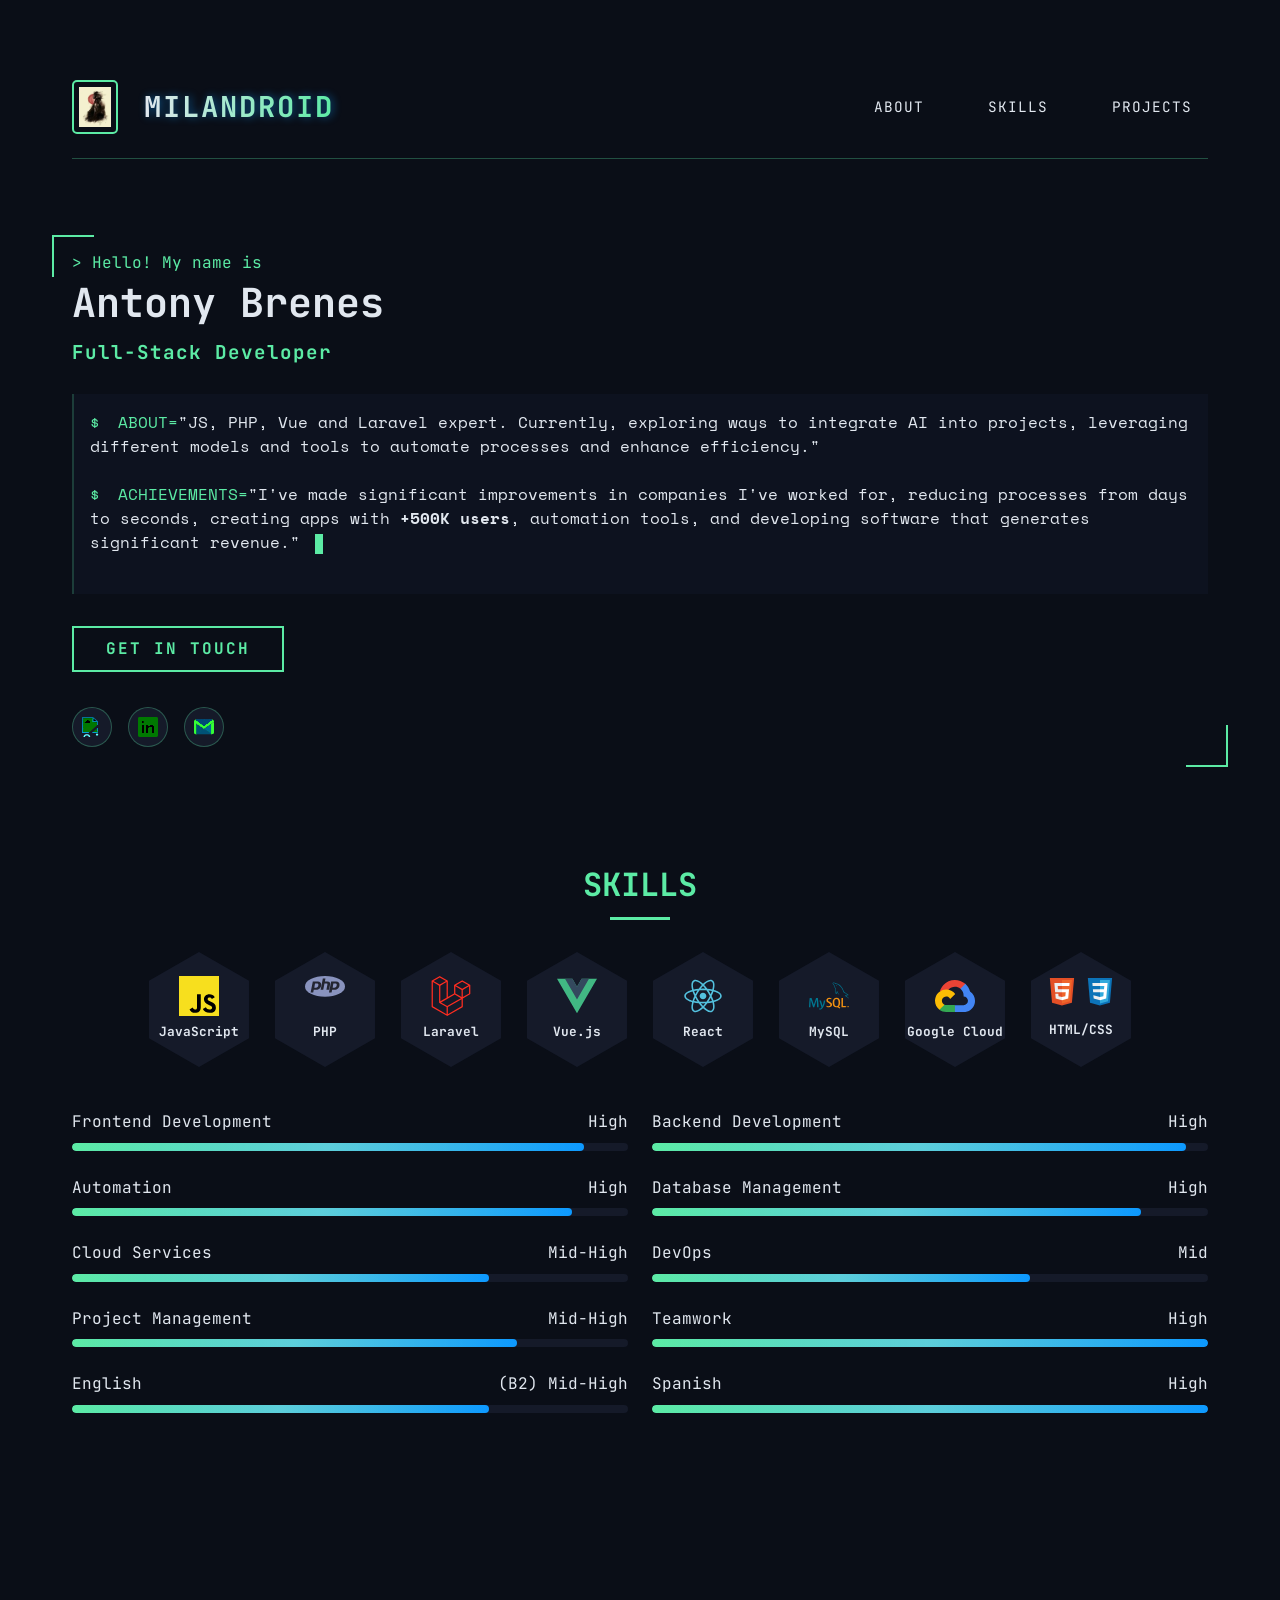
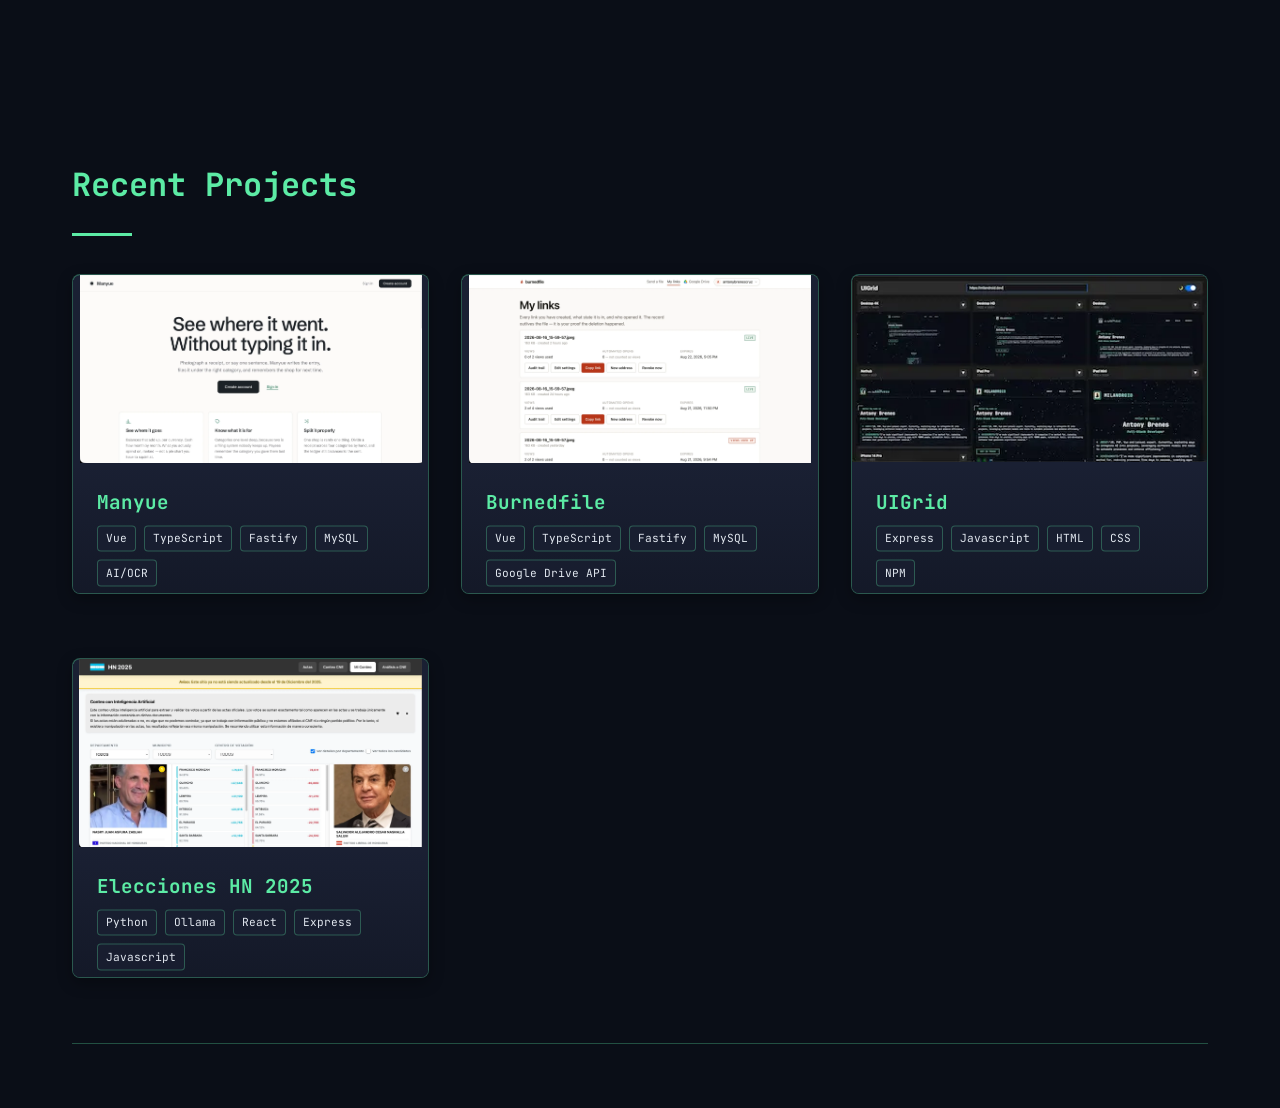
==== index.html @ c8ba465e "Adding new projects" ====
<!DOCTYPE html>
<html lang="en">

<head>
    <!-- Google tag (gtag.js) -->
    <script async src="https://www.googletagmanager.com/gtag/js?id=G-J6GBMJJKV9"></script>
    <script>
        window.dataLayer = window.dataLayer || [];
        function gtag(){dataLayer.push(arguments);}
        gtag('js', new Date());

        gtag('config', 'G-J6GBMJJKV9');
    </script>
    <meta charset="UTF-8">
    <meta name="viewport" content="width=device-width, initial-scale=1.0">
    <title>MilanDroid | Full-Stack Developer</title>
    <link rel="preconnect" href="https://fonts.googleapis.com">
    <link rel="preconnect" href="https://fonts.gstatic.com" crossorigin>
    <link rel="icon" href="/assets/profilex25.webp" type="image/webp">
    <link
            href="https://fonts.googleapis.com/css2?family=Space+Mono:wght@400;700&family=JetBrains+Mono:wght@300;400;700&display=swap"
            rel="stylesheet">
    <style>
        :root {
            --dark-bg: #0a0e17;
            --navy-bg: #1a2033;
            --accent-green: #5ceba5;
            --accent-green-transparent: rgba(92, 235, 165, 0.2);
            --accent-blue: #0d99ff;
            --accent-purple: #8A2BE2;
            --text-color: #e1e7ef;
            --glass-bg: rgba(26, 32, 51, 0.7);
            --glass-dark-bg: rgba(26, 32, 51, 0.3);
            --glass-border: rgba(92, 235, 165, 0.3);
            --neon-shadow: 0 0 10px var(--accent-green), 0 0 20px rgba(92, 235, 165, 0.5);
        }

        * {
            margin: 0;
            padding: 0;
            box-sizing: border-box;
        }

        body {
            background-color: var(--dark-bg);
            color: var(--text-color);
            font-family: 'JetBrains Mono', monospace;
            line-height: 1.6;
            overflow-x: hidden;
        }

        #background-canvas {
            position: fixed;
            top: 0;
            left: 0;
            z-index: -1;
            width: 100%;
            height: 100%;
        }

        .container {
            max-width: 1200px;
            margin: 0 auto;
            padding: 0 2rem;
            position: relative;
            z-index: 1;
        }

        /* Header */
        header {
            padding: 1.5rem 0;
            display: flex;
            justify-content: space-between;
            align-items: center;
            border-bottom: 1px solid var(--glass-border);
        }

        .logo-container {
            display: flex;
            align-items: center;
        }

        .logo-container img {
            height: 50px;
            width: auto;
            margin-right: 1rem;
        }

        .logo-text {
            font-size: 1.8rem;
            font-weight: 700;
            text-transform: uppercase;
            letter-spacing: 2px;
            background: linear-gradient(90deg, var(--text-color), var(--accent-green));
            -webkit-background-clip: text;
            -webkit-text-fill-color: transparent;
            position: relative;
        }

        .logo-text::after {
            content: 'MILANDROID';
            position: absolute;
            left: 2px;
            top: 0;
            color: var(--accent-blue);
            z-index: -1;
            filter: blur(4px);
            opacity: 0.5;
            -webkit-text-fill-color: var(--accent-blue);
        }

        nav ul {
            display: flex;
            list-style: none;
            gap: 2rem;
        }

        nav a {
            color: var(--text-color);
            text-decoration: none;
            text-transform: uppercase;
            font-size: 0.9rem;
            letter-spacing: 1px;
            padding: 0.5rem 1rem;
            position: relative;
            transition: all 0.3s ease;
        }

        nav a::after {
            content: '';
            position: absolute;
            bottom: 0;
            left: 0;
            width: 100%;
            height: 2px;
            background: linear-gradient(90deg, var(--accent-green), transparent);
            transform: scaleX(0);
            transform-origin: right;
            transition: transform 0.3s ease;
        }

        nav a:hover {
            color: var(--accent-green);
        }

        nav a:hover::after {
            transform: scaleX(1);
            transform-origin: left;
        }

        /* Hero Section */
        .hero {
            display: grid;
            grid-template-columns: 1fr 1fr;
            gap: 3rem;
            padding: 6rem 0;
            align-items: center;
        }

        .hero-content {
            position: relative;
        }

        .hero-content::before {
            content: '';
            position: absolute;
            top: -20px;
            left: -20px;
            width: 40px;
            height: 40px;
            border-top: 2px solid var(--accent-green);
            border-left: 2px solid var(--accent-green);
        }

        .hero-content::after {
            content: '';
            position: absolute;
            bottom: -20px;
            right: -20px;
            width: 40px;
            height: 40px;
            border-bottom: 2px solid var(--accent-green);
            border-right: 2px solid var(--accent-green);
        }

        .hero-greeting {
            font-size: 1rem;
            color: var(--accent-green);
            margin-bottom: 0.5rem;
            display: inline-block;
            position: relative;
            padding-left: 20px;
        }

        .hero-greeting::before {
            content: '>';
            position: absolute;
            left: 0;
            color: var(--accent-green);
            animation: blink 1s infinite;
        }

        @keyframes blink {

            0%,
            100% {
                opacity: 1;
            }

            50% {
                opacity: 0;
            }
        }

        .hero-title {
            font-size: 2.5rem;
            font-weight: 700;
            margin-bottom: 1rem;
            line-height: 1.2;
        }

        .hero-subtitle {
            font-size: 1.2rem;
            color: var(--accent-green);
            margin-bottom: 2rem;
            letter-spacing: 1px;
        }

        .hero-description {
            margin-bottom: 2rem;
            position: relative;
            padding-left: 1rem;
            padding-top: 1rem;
            padding-bottom: 1rem;
            border-left: 2px solid var(--accent-green-transparent);
            background-color: var(--glass-dark-bg);
        }

        .cta-button {
            display: inline-block;
            padding: 0.8rem 2rem;
            background: transparent;
            color: var(--accent-green);
            border: 2px solid var(--accent-green);
            text-transform: uppercase;
            font-weight: bold;
            letter-spacing: 2px;
            text-decoration: none;
            position: relative;
            overflow: hidden;
            z-index: 1;
            transition: all 0.3s ease;
        }

        .cta-button::before {
            content: '';
            position: absolute;
            top: 0;
            left: -100%;
            width: 100%;
            height: 100%;
            background: var(--accent-green-transparent);
            z-index: -1;
            transition: all 0.3s ease;
        }

        .cta-button:hover {
            color: var(--dark-bg);
        }

        .cta-button:hover::before {
            left: 0;
            background: var(--accent-green);
        }

        .social-links {
            display: flex;
            gap: 1rem;
            margin-top: 2rem;
        }

        .social-link {
            display: flex;
            align-items: center;
            justify-content: center;
            width: 40px;
            height: 40px;
            background: var(--glass-bg);
            border: 1px solid var(--glass-border);
            border-radius: 50%;
            transition: all 0.3s ease;
        }

        .social-link:hover {
            transform: translateY(-5px);
            box-shadow: var(--neon-shadow);
        }

        .social-link img {
            width: 20px;
            height: 20px;
        }

        /* Tech Stack Section - New Hexagonal Grid */
        .tech-stack-section {
            padding: 1rem 0;
            position: relative;
        }

        .tech-stack-title {
            font-size: 2rem;
            color: var(--accent-green);
            text-align: center;
            position: relative;
        }

        .tech-stack-title::after {
            content: '';
            position: absolute;
            bottom: -10px;
            left: 50%;
            transform: translateX(-50%);
            width: 60px;
            height: 3px;
            background: var(--accent-green);
        }

        .hexagon-grid {
            display: flex;
            flex-wrap: wrap;
            width: 90%;
            margin: 0 auto;
            justify-content: center;
            padding: 2rem 0;
            gap: 1rem;
        }

        .hexagon-item {
            position: relative;
            width: 100px;
            height: 115px;
            margin: 10px 5px;
            transition: all 0.3s ease;
        }

        .hexagon {
            position: absolute;
            width: 100%;
            height: 100%;
            background: var(--glass-bg);
            clip-path: polygon(50% 0%, 100% 25%, 100% 75%, 50% 100%, 0% 75%, 0% 25%);
            display: flex;
            flex-direction: column;
            justify-content: center;
            align-items: center;
            transition: all 0.3s ease;
        }

        .hexagon:hover {
            transform: translateY(-10px);
            box-shadow: var(--neon-shadow);
            background: var(--accent-green-transparent);
        }

        .tech-icon {
            width: 40px;
            height: 40px;
            margin-bottom: 6px;
        }

        .tech-icon-sm {
            width: 28px;
            height: 28px;
            margin-bottom: 6px;
        }

        .tech-name {
            font-size: 0.8rem;
            font-weight: bold;
            color: var(--text-color);
            text-align: center;
        }

        /* About Section */
        .about-section {
            padding: 6rem 0;
        }

        .section-header {
            position: relative;
            margin-bottom: 3rem;
            display: inline-block;
        }

        .section-title {
            font-size: 2rem;
            color: var(--accent-green);
            margin-bottom: 1rem;
        }

        .section-title::after {
            content: '';
            position: absolute;
            bottom: -10px;
            left: 0;
            width: 60px;
            height: 3px;
            background: var(--accent-green);
        }

        .glass-card {
            background: var(--glass-bg);
            backdrop-filter: blur(10px);
            border: 1px solid var(--glass-border);
            border-radius: 8px;
            padding: 2rem;
            margin-bottom: 2rem;
            box-shadow: 0 5px 15px rgba(0, 0, 0, 0.3);
            position: relative;
            overflow: hidden;
        }

        .glass-card::before {
            content: '';
            position: absolute;
            top: 0;
            left: 0;
            width: 100%;
            height: 5px;
            background: linear-gradient(90deg, var(--accent-green), transparent);
        }

        .about-content {
            display: grid;
            grid-template-columns: 1fr 1fr;
            gap: 2rem;
        }

        .about-text p {
            margin-bottom: 1.5rem;
            text-align: start;
        }

        .skill-bars {
            display: grid;
            gap: 1.5rem;
            grid-template-columns: 1fr 1fr;
        }

        .skill-item {
            position: relative;
        }

        .skill-name {
            display: flex;
            justify-content: space-between;
            margin-bottom: 0.5rem;
        }

        .skill-progress {
            height: 8px;
            background: var(--glass-bg);
            border-radius: 4px;
            overflow: hidden;
        }

        .progress-bar {
            height: 100%;
            background: linear-gradient(90deg, var(--accent-green), var(--accent-blue));
            border-radius: 4px;
            position: relative;
        }

        .progress-bar::after {
            content: '';
            position: absolute;
            top: 0;
            left: 0;
            right: 0;
            bottom: 0;
            background: linear-gradient(90deg, transparent, rgba(255, 255, 255, 0.2), transparent);
            animation: shine 2s infinite;
        }

        @keyframes shine {
            0% {
                transform: translateX(-100%);
            }

            100% {
                transform: translateX(100%);
            }
        }

        /* Projects Section */
        .projects-section {
            padding: 1rem 0;
            min-height: 100vh;
        }

        .projects-grid {
            display: grid;
            grid-template-columns: repeat(auto-fill, minmax(300px, 1fr));
            gap: 2rem;
        }

        .project-card {
            height: 320px;
            padding: 0;
            position: relative;
            overflow: hidden;
            border-radius: 8px;
            transition: all 0.3s ease;
        }

        .project-card:hover {
            transform: translateY(-10px);
            box-shadow: var(--neon-shadow);
        }

        .project-image {
            width: 100%;
            height: 100%;
            padding-bottom: 130px;
            box-sizing: border-box;
            background-color: var(--navy-bg);
            background-origin: content-box;
            background-position: center;
            position: relative;
        }

        .project-card:hover .project-image {
            filter: brightness(0.3);
            transition: all 0.3s ease;
        }

        .project-overlay {
            position: absolute;
            bottom: 0;
            left: 0;
            width: 100%;
            padding: 1.5rem;
            background: linear-gradient(to top, rgba(10, 14, 23, 0.9), transparent);
            transform: translateY(calc(100% - 130px));
            transition: all 0.3s ease;
        }

        .project-card:hover .project-overlay {
            transform: translateY(0);
        }

        .project-title {
            font-size: 1.2rem;
            margin-bottom: 0.5rem;
            color: var(--accent-green);
        }

        .project-tags {
            display: flex;
            gap: 0.5rem;
            margin-bottom: 1rem;
            flex-wrap: wrap;
        }

        .project-tag {
            font-size: 0.7rem;
            padding: 0.2rem 0.5rem;
            background: var(--glass-bg);
            border: 1px solid var(--glass-border);
            border-radius: 4px;
        }

        .project-links {
            display: flex;
            gap: 1rem;
            margin-top: 1rem;
        }

        .project-link {
            display: inline-block;
            padding: 0.5rem 1rem;
            color: var(--text-color);
            text-decoration: none;
            font-size: 0.8rem;
            border: 1px solid var(--glass-border);
            border-radius: 4px;
            transition: all 0.3s ease;
        }

        .project-link:hover {
            background: var(--accent-green-transparent);
            color: var(--accent-green);
        }

        /* Contact Section */
        .contact-section {
            padding: 6rem 0;
        }

        .contact-form {
            display: grid;
            grid-template-columns: 1fr 1fr;
            gap: 1.5rem;
        }

        .form-group {
            margin-bottom: 1.5rem;
        }

        .form-group.full-width {
            grid-column: span 2;
        }

        .form-control {
            width: 100%;
            padding: 1rem;
            background: var(--glass-bg);
            border: 1px solid var(--glass-border);
            border-radius: 4px;
            color: var(--text-color);
            font-family: 'JetBrains Mono', monospace;
            transition: all 0.3s ease;
        }

        .form-control:focus {
            outline: none;
            border-color: var(--accent-green);
            box-shadow: 0 0 10px rgba(92, 235, 165, 0.3);
        }

        textarea.form-control {
            resize: vertical;
            min-height: 150px;
        }

        .submit-btn {
            background: transparent;
            color: var(--accent-green);
            border: 2px solid var(--accent-green);
            padding: 1rem 2rem;
            font-family: 'JetBrains Mono', monospace;
            text-transform: uppercase;
            font-weight: bold;
            letter-spacing: 2px;
            cursor: pointer;
            transition: all 0.3s ease;
            position: relative;
            overflow: hidden;
        }

        .submit-btn::before {
            content: '';
            position: absolute;
            top: 0;
            left: -100%;
            width: 100%;
            height: 100%;
            background: var(--accent-green-transparent);
            z-index: -1;
            transition: all 0.3s ease;
        }

        .submit-btn:hover::before {
            left: 0;
            background: var(--accent-green);
        }

        .submit-btn:hover {
            color: var(--dark-bg);
        }

        /* Footer */
        footer {
            padding: 2rem 0;
            border-top: 1px solid var(--glass-border);
            text-align: center;
        }

        .footer-text {
            font-size: 0.9rem;
            color: rgba(225, 231, 239, 0.7);
        }

        .footer-text a {
            color: var(--accent-green);
            text-decoration: none;
        }

        /* Terminal Effect */
        .terminal-text {
            position: relative;
            font-family: 'Space Mono', monospace;
            line-height: 1.5;
        }

        .terminal-text-variable {
            color: var(--accent-green);
        }

        .terminal-text::before {
            content: '$';
            color: var(--accent-green);
            margin-right: 0.5rem;
        }

        .blinking-cursor {
            display: inline-block;
            width: 8px;
            height: 20px;
            background: var(--accent-green);
            animation: blink 1s infinite;
            vertical-align: middle;
            margin-left: 5px;
        }

        /* Responsive */
        @media (max-width: 992px) {
            .hero {
                grid-template-columns: 1fr;
                text-align: center;
            }

            .hero-content::before,
            .hero-content::after {
                display: none;
            }

            .hexagon-grid {
                justify-content: center;
            }

            .about-content {
                grid-template-columns: 1fr;
            }
        }

        @media (max-width: 768px) {
            .skill-bars {
                display: grid;
                gap: 1.5rem;
                grid-template-columns: 1fr;
            }

            nav ul {
                display: none;
            }

            .mobile-menu-btn {
                display: block;
            }

            .hexagon-item {
                width: 120px;
                height: 138px;
                margin: 15px 5px;
            }

            .tech-name {
                font-size: 0.7rem;
            }
        }

        .hero {
            line-height: 1;
            display: inline-block;
            z-index: 2
        }

        .layers {
            position: relative
        }

        .layers:before,
        .layers:after {
            content: attr(data-text);
            position: absolute;
            width: 110%;
            z-index: -1
        }

        .layers:before {
            top: 10px;
            left: 15px;
            color: #e0287d
        }

        .layers:after {
            top: 5px;
            left: -10px;
            color: #1bc7fb
        }

        .glitch div,
        .glitch img {
            animation: paths 5s step-end infinite
        }

        .glitch:before {
            animation: paths 5s step-end infinite, opacity 5s step-end infinite, font 8s step-end infinite, movement 10s step-end infinite
        }

        .glitch:after {
            animation: paths 5s step-end infinite, opacity 5s step-end infinite, font 7s step-end infinite, movement 8s step-end infinite
        }

        @keyframes font {
            0% {
                font-weight: 100;
                color: #e0287d;
                filter: blur(3px)
            }

            20% {
                font-weight: 500;
                color: #fff;
                filter: blur(0)
            }

            50% {
                font-weight: 300;
                color: #1bc7fb;
                filter: blur(2px)
            }

            60% {
                font-weight: 700;
                color: #fff;
                filter: blur(0)
            }

            90% {
                font-weight: 500;
                color: #e0287d;
                filter: blur(6px)
            }
        }

        @keyframes paths {
            0% {
                clip-path: polygon(0% 43%, 83% 43%, 83% 22%, 23% 22%, 23% 24%, 91% 24%, 91% 26%, 18% 26%, 18% 83%, 29% 83%, 29% 17%, 41% 17%, 41% 39%, 18% 39%, 18% 82%, 54% 82%, 54% 88%, 19% 88%, 19% 4%, 39% 4%, 39% 14%, 76% 14%, 76% 52%, 23% 52%, 23% 35%, 19% 35%, 19% 8%, 36% 8%, 36% 31%, 73% 31%, 73% 16%, 1% 16%, 1% 56%, 50% 56%, 50% 8%)
            }

            5% {
                clip-path: polygon(0% 29%, 44% 29%, 44% 83%, 94% 83%, 94% 56%, 11% 56%, 11% 64%, 94% 64%, 94% 70%, 88% 70%, 88% 32%, 18% 32%, 18% 96%, 10% 96%, 10% 62%, 9% 62%, 9% 84%, 68% 84%, 68% 50%, 52% 50%, 52% 55%, 35% 55%, 35% 87%, 25% 87%, 25% 39%, 15% 39%, 15% 88%, 52% 88%)
            }

            30% {
                clip-path: polygon(0% 53%, 93% 53%, 93% 62%, 68% 62%, 68% 37%, 97% 37%, 97% 89%, 13% 89%, 13% 45%, 51% 45%, 51% 88%, 17% 88%, 17% 54%, 81% 54%, 81% 75%, 79% 75%, 79% 76%, 38% 76%, 38% 28%, 61% 28%, 61% 12%, 55% 12%, 55% 62%, 68% 62%, 68% 51%, 0% 51%, 0% 92%, 63% 92%, 63% 4%, 65% 4%)
            }

            45% {
                clip-path: polygon(0% 33%, 2% 33%, 2% 69%, 58% 69%, 58% 94%, 55% 94%, 55% 25%, 33% 25%, 33% 85%, 16% 85%, 16% 19%, 5% 19%, 5% 20%, 79% 20%, 79% 96%, 93% 96%, 93% 50%, 5% 50%, 5% 74%, 55% 74%, 55% 57%, 96% 57%, 96% 59%, 87% 59%, 87% 65%, 82% 65%, 82% 39%, 63% 39%, 63% 92%, 4% 92%, 4% 36%, 24% 36%, 24% 70%, 1% 70%, 1% 43%, 15% 43%, 15% 28%, 23% 28%, 23% 71%, 90% 71%, 90% 86%, 97% 86%, 97% 1%, 60% 1%, 60% 67%, 71% 67%, 71% 91%, 17% 91%, 17% 14%, 39% 14%, 39% 30%, 58% 30%, 58% 11%, 52% 11%, 52% 83%, 68% 83%)
            }

            76% {
                clip-path: polygon(0% 26%, 15% 26%, 15% 73%, 72% 73%, 72% 70%, 77% 70%, 77% 75%, 8% 75%, 8% 42%, 4% 42%, 4% 61%, 17% 61%, 17% 12%, 26% 12%, 26% 63%, 73% 63%, 73% 43%, 90% 43%, 90% 67%, 50% 67%, 50% 41%, 42% 41%, 42% 46%, 50% 46%, 50% 84%, 96% 84%, 96% 78%, 49% 78%, 49% 25%, 63% 25%, 63% 14%)
            }

            90% {
                clip-path: polygon(0% 41%, 13% 41%, 13% 6%, 87% 6%, 87% 93%, 10% 93%, 10% 13%, 89% 13%, 89% 6%, 3% 6%, 3% 8%, 16% 8%, 16% 79%, 0% 79%, 0% 99%, 92% 99%, 92% 90%, 5% 90%, 5% 60%, 0% 60%, 0% 48%, 89% 48%, 89% 13%, 80% 13%, 80% 43%, 95% 43%, 95% 19%, 80% 19%, 80% 85%, 38% 85%, 38% 62%)
            }

            1%,
            7%,
            33%,
            47%,
            78%,
            93% {
                clip-path: none
            }
        }

        @keyframes movement {
            0% {
                top: 0;
                left: -20px
            }

            15% {
                top: 10px;
                left: 10px
            }

            60% {
                top: 5px;
                left: -10px
            }

            75% {
                top: -5px;
                left: 20px
            }

            to {
                top: 10px;
                left: 5px
            }
        }
    </style>
</head>

<body>
<canvas id="background-canvas"></canvas>

<div class="container">
    <header style="padding-top: 5rem;">
        <div class="logo-container">
            <div style="border: 2px solid var(--accent-green); border-radius: 5px; margin-right: 1.6rem;">
                <div class="hero glitch layers" style="margin: 0; padding: 0; display: flex;">
                    <img src="/assets/profilex25.webp" alt="" srcset="/assets/profilex25.webp"
                         style="padding: 5px; margin: 0;"/>
                </div>
            </div>

            <div class="hero glitch layers" style="margin: 0; padding: 0; display: flex;">
                <div class="logo-text">MilanDroid</div>
            </div>
        </div>

        <nav>
            <ul>
                <li><a href="#about">About</a></li>
                <li><a href="#skills">Skills</a></li>
                <li><a href="#projects">Projects</a></li>
                <!--                <li><a href="#contact">Contact</a></li>-->
            </ul>
        </nav>
    </header>

    <section class="hero">
        <div class="hero-content">
            <span class="hero-greeting">Hello! My name is</span>
            <h1 class="hero-title">Antony Brenes</h1>
            <h2 class="hero-subtitle">Full-Stack Developer</h2>

            <div class="hero-description">
                <div class="about-text">
                    <p class="terminal-text">
                        <span class="terminal-text-variable">ABOUT=</span>"JS, PHP, Vue and Laravel expert. Currently, exploring ways to integrate AI into projects, leveraging different models and tools
                        to automate processes and enhance efficiency."
                    </p>
                    <p class="terminal-text">
                        <span class="terminal-text-variable">ACHIEVEMENTS=</span>"I've made significant improvements in companies I've worked for, reducing
                        processes from days to seconds, creating apps with <b>+500K users</b>, automation tools, and
                        developing software that generates
                        significant revenue."
                        <span class="blinking-cursor"></span>
                    </p>
                </div>
            </div>

            <a href="mailto:antonybrenescruz@gmail.com" class="cta-button">Get In Touch</a>

            <div class="social-links">
                <!-- <a href="https://www.upwork.com/freelancers/~01ba3fa0d17239ee41" target="_blank"
                   class="social-link"><img
                        src="/assets/upwork-logo-61a17516.svg" alt="Upwork"
                        style="filter: invert(1) sepia(0.08) saturate(5000%) hue-rotate(150deg);"/></a> -->
                <a href="https://www.github.com/MilanDroid/" target="_blank" class="social-link"><img
                        src="https://raw.githubusercontent.com/github/explore/78df643247d429f6cc873026c0622819ad797942/topics/github/github.png" alt="Github"
                        style="filter: invert(1) sepia(0.08) saturate(5000%) hue-rotate(150deg);"/></a>
                <a href="https://www.linkedin.com/in/antony-brenes/" target="_blank" class="social-link"><img
                        src="/assets/linkedin-logo-ac51ac9f.svg" alt="LinkedIn"
                        style="filter: invert(1) sepia(0.08) saturate(5000%) hue-rotate(150deg);"/></a>
                <a href="mailto:antonybrenescruz@gmail.com" target="_blank" class="social-link"><img
                        src="/assets/gmail-logo-fa38ed00.svg" alt="Gmail"
                        style="filter: invert(1) sepia(0.08) saturate(5000%) hue-rotate(300deg);"/></a>
            </div>
        </div>
    </section>

    <section id="skills" class="tech-stack-section" style="min-height: 100dvh">
        <h2 class="tech-stack-title">SKILLS</h2>

        <div class="hexagon-grid">
            <div class="hexagon-item">
                <div class="hexagon">
                    <img src="/assets/js-logo-4db6dfe3.svg" alt="JavaScript" class="tech-icon"/>
                    <div class="tech-name">JavaScript</div>
                </div>
            </div>

            <div class="hexagon-item">
                <div class="hexagon">
                    <img src="/assets/php-logo-a207ca30.svg" alt="PHP" class="tech-icon"/>
                    <div class="tech-name">PHP</div>
                </div>
            </div>

            <div class="hexagon-item">
                <div class="hexagon">
                    <img src="/assets/laravel-logo-7c31bb23.svg" alt="Laravel" class="tech-icon"/>
                    <div class="tech-name">Laravel</div>
                </div>
            </div>

            <div class="hexagon-item">
                <div class="hexagon">
                    <img src="/assets/logo-277e0e97.svg" alt="Vue" class="tech-icon"/>
                    <div class="tech-name">Vue.js</div>
                </div>
            </div>

            <div class="hexagon-item">
                <div class="hexagon">
                    <img src="/assets/logo-react.svg" alt="React" class="tech-icon"/>
                    <div class="tech-name">React</div>
                </div>
            </div>

            <div class="hexagon-item">
                <div class="hexagon">
                    <img src="/assets/mysql-logo-c2c086f0.svg" alt="MySQL" class="tech-icon"/>
                    <div class="tech-name">MySQL</div>
                </div>
            </div>

            <div class="hexagon-item">
                <div class="hexagon">
                    <img src="/assets/google-cloud-logo-3c0cc5ed.svg" alt="Google Cloud" class="tech-icon"/>
                    <div class="tech-name">Google Cloud</div>
                </div>
            </div>

            <div class="hexagon-item">
                <div class="hexagon">
                    <div>
                        <img src="/assets/html-logo-9c1b8876.svg" alt="HTML5" class="tech-icon-sm"/>
                        <img src="/assets/css-logo-42f5dce2.svg" alt="CSS3" class="tech-icon-sm"/>
                    </div>
                    <div class="tech-name">HTML/CSS</div>
                </div>
            </div>
        </div>

        <div class="skill-bars">
            <div class="skill-item">
                <div class="skill-name">
                    <span>Frontend Development</span>
                    <span>High</span>
                </div>
                <div class="skill-progress">
                    <div class="progress-bar" style="width: 92%;"></div>
                </div>
            </div>

            <div class="skill-item">
                <div class="skill-name">
                    <span>Backend Development</span>
                    <span>High</span>
                </div>
                <div class="skill-progress">
                    <div class="progress-bar" style="width: 96%;"></div>
                </div>
            </div>

            <div class="skill-item">
                <div class="skill-name">
                    <span>Automation</span>
                    <span>High</span>
                </div>
                <div class="skill-progress">
                    <div class="progress-bar" style="width: 90%;"></div>
                </div>
            </div>

            <div class="skill-item">
                <div class="skill-name">
                    <span>Database Management</span>
                    <span>High</span>
                </div>
                <div class="skill-progress">
                    <div class="progress-bar" style="width: 88%;"></div>
                </div>
            </div>

            <div class="skill-item">
                <div class="skill-name">
                    <span>Cloud Services</span>
                    <span>Mid-High</span>
                </div>
                <div class="skill-progress">
                    <div class="progress-bar" style="width: 75%;"></div>
                </div>
            </div>

            <div class="skill-item">
                <div class="skill-name">
                    <span>DevOps</span>
                    <span>Mid</span>
                </div>
                <div class="skill-progress">
                    <div class="progress-bar" style="width: 68%;"></div>
                </div>
            </div>

            <div class="skill-item">
                <div class="skill-name">
                    <span>Project Management</span>
                    <span>Mid-High</span>
                </div>
                <div class="skill-progress">
                    <div class="progress-bar" style="width: 80%;"></div>
                </div>
            </div>

            <div class="skill-item">
                <div class="skill-name">
                    <span>Teamwork</span>
                    <span>High</span>
                </div>
                <div class="skill-progress">
                    <div class="progress-bar" style="width: 100%;"></div>
                </div>
            </div>

            <div class="skill-item">
                <div class="skill-name">
                    <span>English</span>
                    <span>(B2) Mid-High</span>
                </div>
                <div class="skill-progress">
                    <div class="progress-bar" style="width: 75%;"></div>
                </div>
            </div>

            <div class="skill-item">
                <div class="skill-name">
                    <span>Spanish</span>
                    <span>High</span>
                </div>
                <div class="skill-progress">
                    <div class="progress-bar" style="width: 100%;"></div>
                </div>
            </div>
        </div>
    </section>

    <section id="projects" class="projects-section">
        <div class="section-header">
            <h2 class="section-title">Recent Projects</h2>
        </div>

        <div class="projects-grid">
            <div class="project-card glass-card">
                <div class="project-image" style="background-image: url('assets/manyue.webp'); background-size: contain; background-repeat: no-repeat"></div>
                <div class="project-overlay">
                    <h3 class="project-title">
                        Manyue
                    </h3>
                    <div class="project-tags">
                        <span class="project-tag">Vue</span>
                        <span class="project-tag">TypeScript</span>
                        <span class="project-tag">Fastify</span>
                        <span class="project-tag">MySQL</span>
                        <span class="project-tag">AI/OCR</span>
                    </div>

                    <p>
                        Photograph a receipt or say one sentence, and it writes the entry for you.
                    </p>

                    <div class="project-links">
                        <a href="https://manyue.dev" class="project-link">View Demo</a>
                    </div>
                </div>
            </div>
            <div class="project-card glass-card">
                <div class="project-image" style="background-image: url('assets/burnedfile.webp'); background-size: contain; background-repeat: no-repeat"></div>
                <div class="project-overlay">
                    <h3 class="project-title">
                        Burnedfile
                    </h3>
                    <div class="project-tags">
                        <span class="project-tag">Vue</span>
                        <span class="project-tag">TypeScript</span>
                        <span class="project-tag">Fastify</span>
                        <span class="project-tag">MySQL</span>
                        <span class="project-tag">Google Drive API</span>
                    </div>

                    <p>
                        Self-destructing file sharing over the sender's own Google Drive.
                    </p>

                    <div class="project-links">
                        <a href="https://burnedfile.com" class="project-link">View Demo</a>
                    </div>
                </div>
            </div>
            <div class="project-card glass-card">
                <div class="project-image" style="background-image: url('assets/ui-grid.webp'); background-size: contain; background-repeat: no-repeat"></div>
                <div class="project-overlay">
                    <h3 class="project-title">
                        UIGrid
                    </h3>
                    <div class="project-tags">
                        <span class="project-tag">Express</span>
                        <span class="project-tag">Javascript</span>
                        <span class="project-tag">HTML</span>
                        <span class="project-tag">CSS</span>
                        <span class="project-tag">NPM</span>
                    </div>

                    <p>
                        Tool to preview websites on different screen sizes in a unified grid view
                    </p>

                    <div class="project-links">
                        <a href="https://www.npmjs.com/package/uigrid-view" class="project-link">View Demo</a>
                    </div>
                </div>
            </div>
            <div class="project-card glass-card">
                <div class="project-image" style="background-image: url('assets/EleccionesHonduras2025.webp'); background-size: contain; background-repeat: no-repeat"></div>
                <div class="project-overlay">
                    <h3 class="project-title">
                        Elecciones HN 2025
                    </h3>
                    <div class="project-tags">
                        <span class="project-tag">Python</span>
                        <span class="project-tag">Ollama</span>
                        <span class="project-tag">React</span>
                        <span class="project-tag">Express</span>
                        <span class="project-tag">Javascript</span>
                    </div>

                    <p>
                        AI vote count for the 2025 Honduras election, read from the official actas.
                    </p>

                    <div class="project-links">
                        <a href="https://milandroid.dev/eleccioneshn2025" class="project-link">View Demo</a>
                    </div>
                </div>
            </div>
        </div>
    </section>

    <!--    <section id="contact" class="contact-section">-->
    <!--      <div class="section-header">-->
    <!--        <h2 class="section-title">Get In Touch</h2>-->
    <!--      </div>-->

    <!--      <div class="glass-card">-->
    <!--        <form class="contact-form">-->
    <!--          <div class="form-group">-->
    <!--            <input type="text" class="form-control" placeholder="Your Name" required>-->
    <!--          </div>-->

    <!--          <div class="form-group">-->
    <!--            <input type="email" class="form-control" placeholder="Your Email" required>-->
    <!--          </div>-->

    <!--          <div class="form-group full-width">-->
    <!--            <input type="text" class="form-control" placeholder="Subject" required>-->
    <!--          </div>-->

    <!--          <div class="form-group full-width">-->
    <!--            <textarea class="form-control" placeholder="Your Message" required></textarea>-->
    <!--          </div>-->

    <!--          <div class="form-group full-width">-->
    <!--            <button type="submit" class="submit-btn">Send Message</button>-->
    <!--          </div>-->
    <!--        </form>-->
    <!--      </div>-->
    <!--    </section>-->

        <footer>
          <!-- <p class="footer-text">
              <a href="https://github.com/MilanDroid" target="_blank">Github</a> |
              <a href="http://www.linkedin.com/in/antony-brenes" target="_blank"> LinkedIn </a> |
              <a href="https://www.upwork.com/freelancers/~01ba3fa0d17239ee41" target="_blank">Upwork</a> |
              <a href="https://bedev.dev" target="_blank">BeDev</a> |
              <a href="https://manyue.dev" target="_blank">Manyue</a> |
              <a href="https://wuima.com" target="_blank">Wuima</a> |
              <a href="https://burnedfile.com" target="_blank">BurnedFile</a>
          </p> -->
        </footer>
</div>

<script type="module">
    import * as THREE from 'https://cdnjs.cloudflare.com/ajax/libs/three.js/0.158.0/three.module.min.js';

    // Setup
    const canvas = document.getElementById('background-canvas');
    const renderer = new THREE.WebGLRenderer({
        canvas,
        antialias: true,
        alpha: true
    });
    renderer.setSize(window.innerWidth, window.innerHeight);
    renderer.setPixelRatio(Math.min(window.devicePixelRatio, 2));

    const scene = new THREE.Scene();
    const camera = new THREE.PerspectiveCamera(75, window.innerWidth / window.innerHeight, 0.1, 1000);
    camera.position.z = 30;

    // Moving points
    const gridSize = 100;
    const pointsGeometry = new THREE.BufferGeometry();
    const pointsMaterial = new THREE.PointsMaterial({
        color: 0x5ceba5,
        size: 0.2,
        transparent: true,
        opacity: 0.5
    });

    const pointsCount = 1000;
    const positions = new Float32Array(pointsCount * 3);

    for (let i = 0; i < pointsCount; i++) {
        positions[i * 3] = (Math.random() - 0.5) * gridSize;
        positions[i * 3 + 1] = (Math.random() - 0.5) * gridSize;
        positions[i * 3 + 2] = (Math.random() - 0.5) * 10;
    }

    pointsGeometry.setAttribute('position', new THREE.BufferAttribute(positions, 3));
    const points = new THREE.Points(pointsGeometry, pointsMaterial);
    scene.add(points);

    // Animate
    function animate() {
        requestAnimationFrame(animate);

        // Rotate points
        points.rotation.z += 0.001;
        points.rotation.y += 0.0005;

        renderer.render(scene, camera);
    }

    // Responsive
    window.addEventListener('resize', () => {
        camera.aspect = window.innerWidth / window.innerHeight;
        camera.updateProjectionMatrix();
        renderer.setSize(window.innerWidth, window.innerHeight);
        renderer.setPixelRatio(Math.min(window.devicePixelRatio, 2));
    });

    animate();
</script>
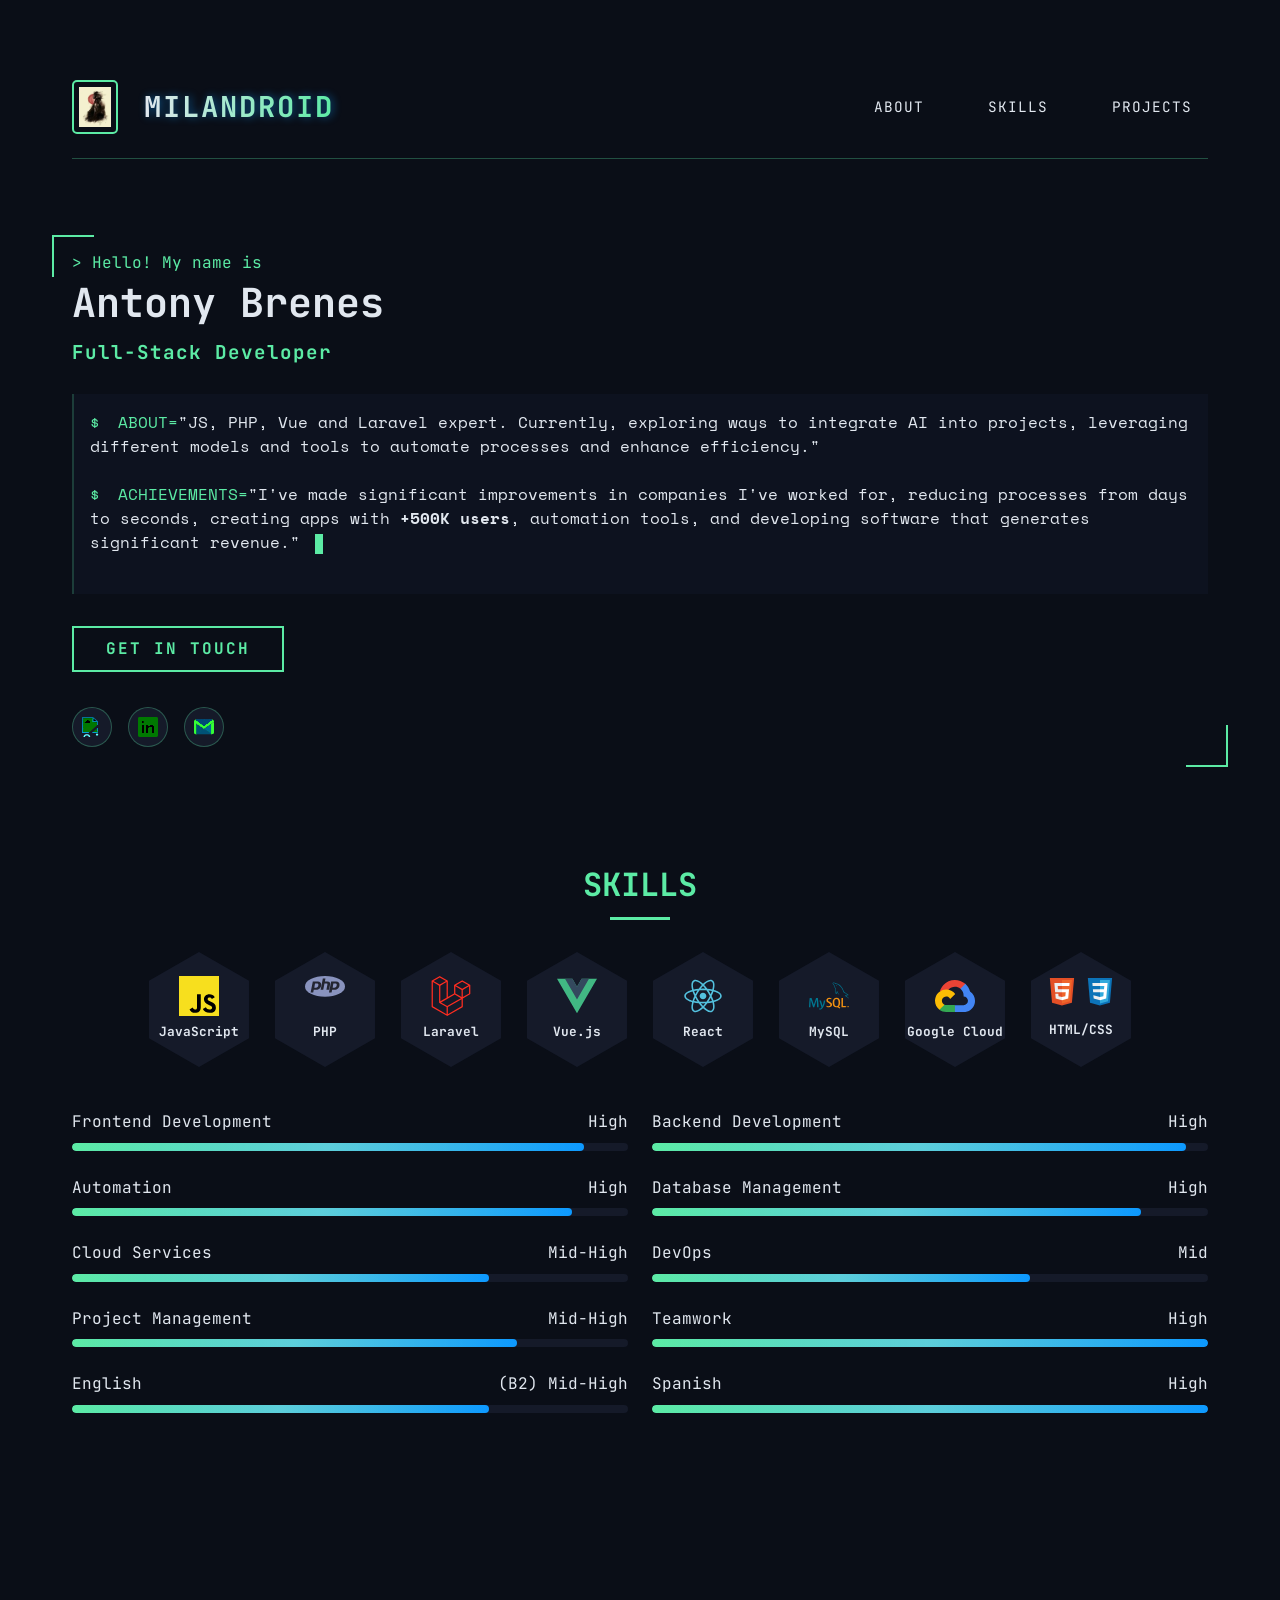
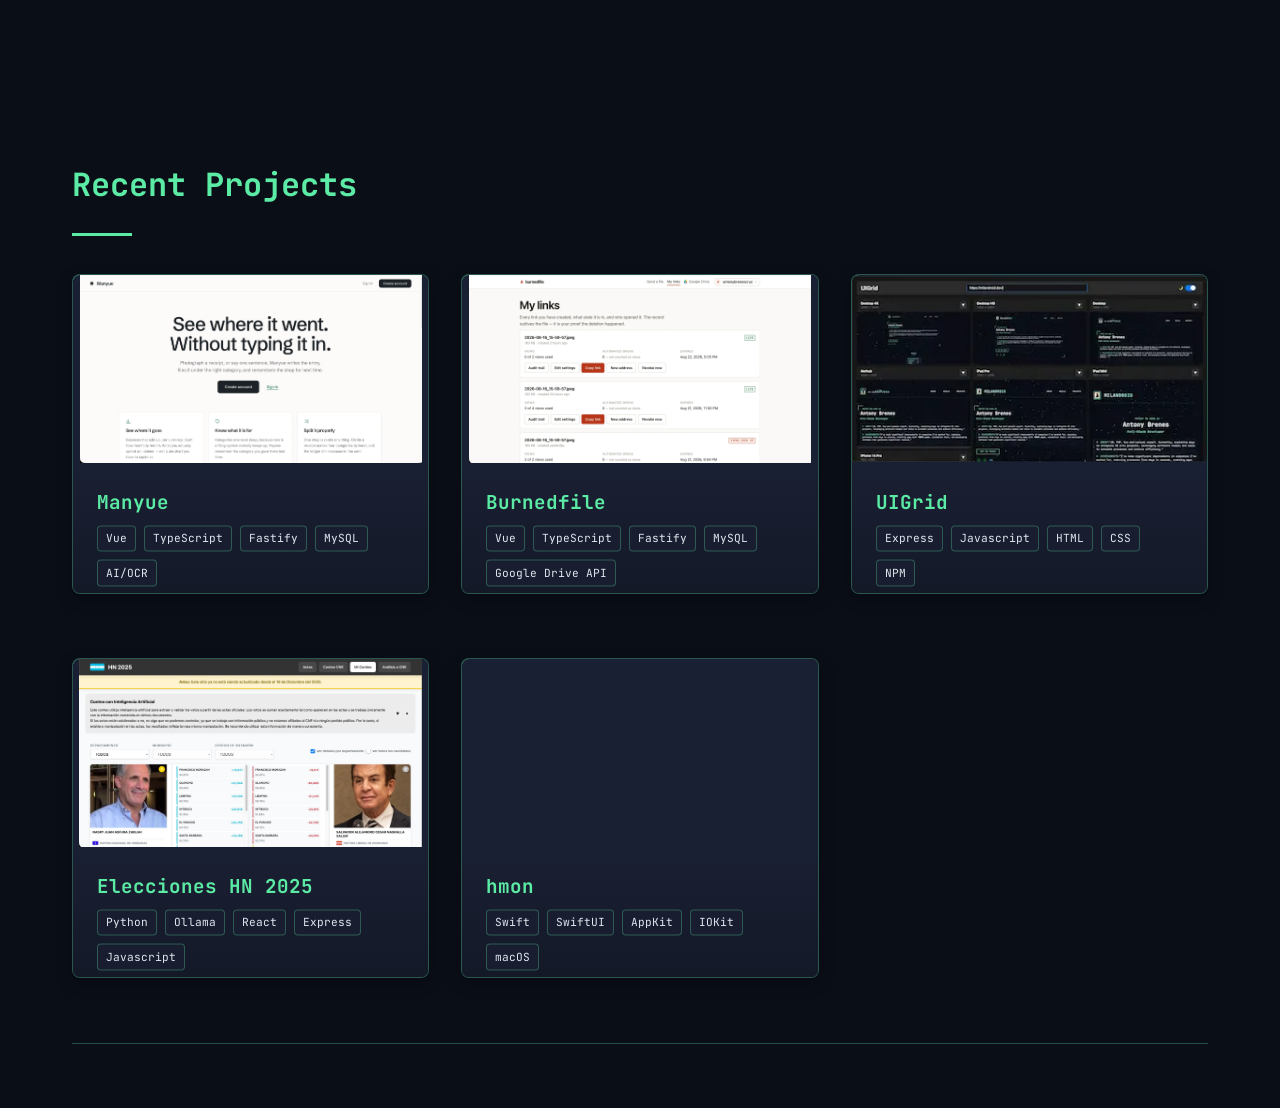
==== commit f4c273e3: "Adding new projects" ====
--- a/index.html
+++ b/index.html
@@ -1234,6 +1234,29 @@
                     </div>
                 </div>
             </div>
+            <div class="project-card glass-card">
+                <div class="project-image" style="background-image: url('assets/hmon.webp'); background-size: contain; background-repeat: no-repeat"></div>
+                <div class="project-overlay">
+                    <h3 class="project-title">
+                        hmon
+                    </h3>
+                    <div class="project-tags">
+                        <span class="project-tag">Swift</span>
+                        <span class="project-tag">SwiftUI</span>
+                        <span class="project-tag">AppKit</span>
+                        <span class="project-tag">IOKit</span>
+                        <span class="project-tag">macOS</span>
+                    </div>
+
+                    <p>
+                        A macOS menu bar monitor for temperature, CPU, memory, disk and battery.
+                    </p>
+
+                    <div class="project-links">
+                        <a href="https://milandroid.dev/hmon" class="project-link">View Demo</a>
+                    </div>
+                </div>
+            </div>
         </div>
     </section>
 
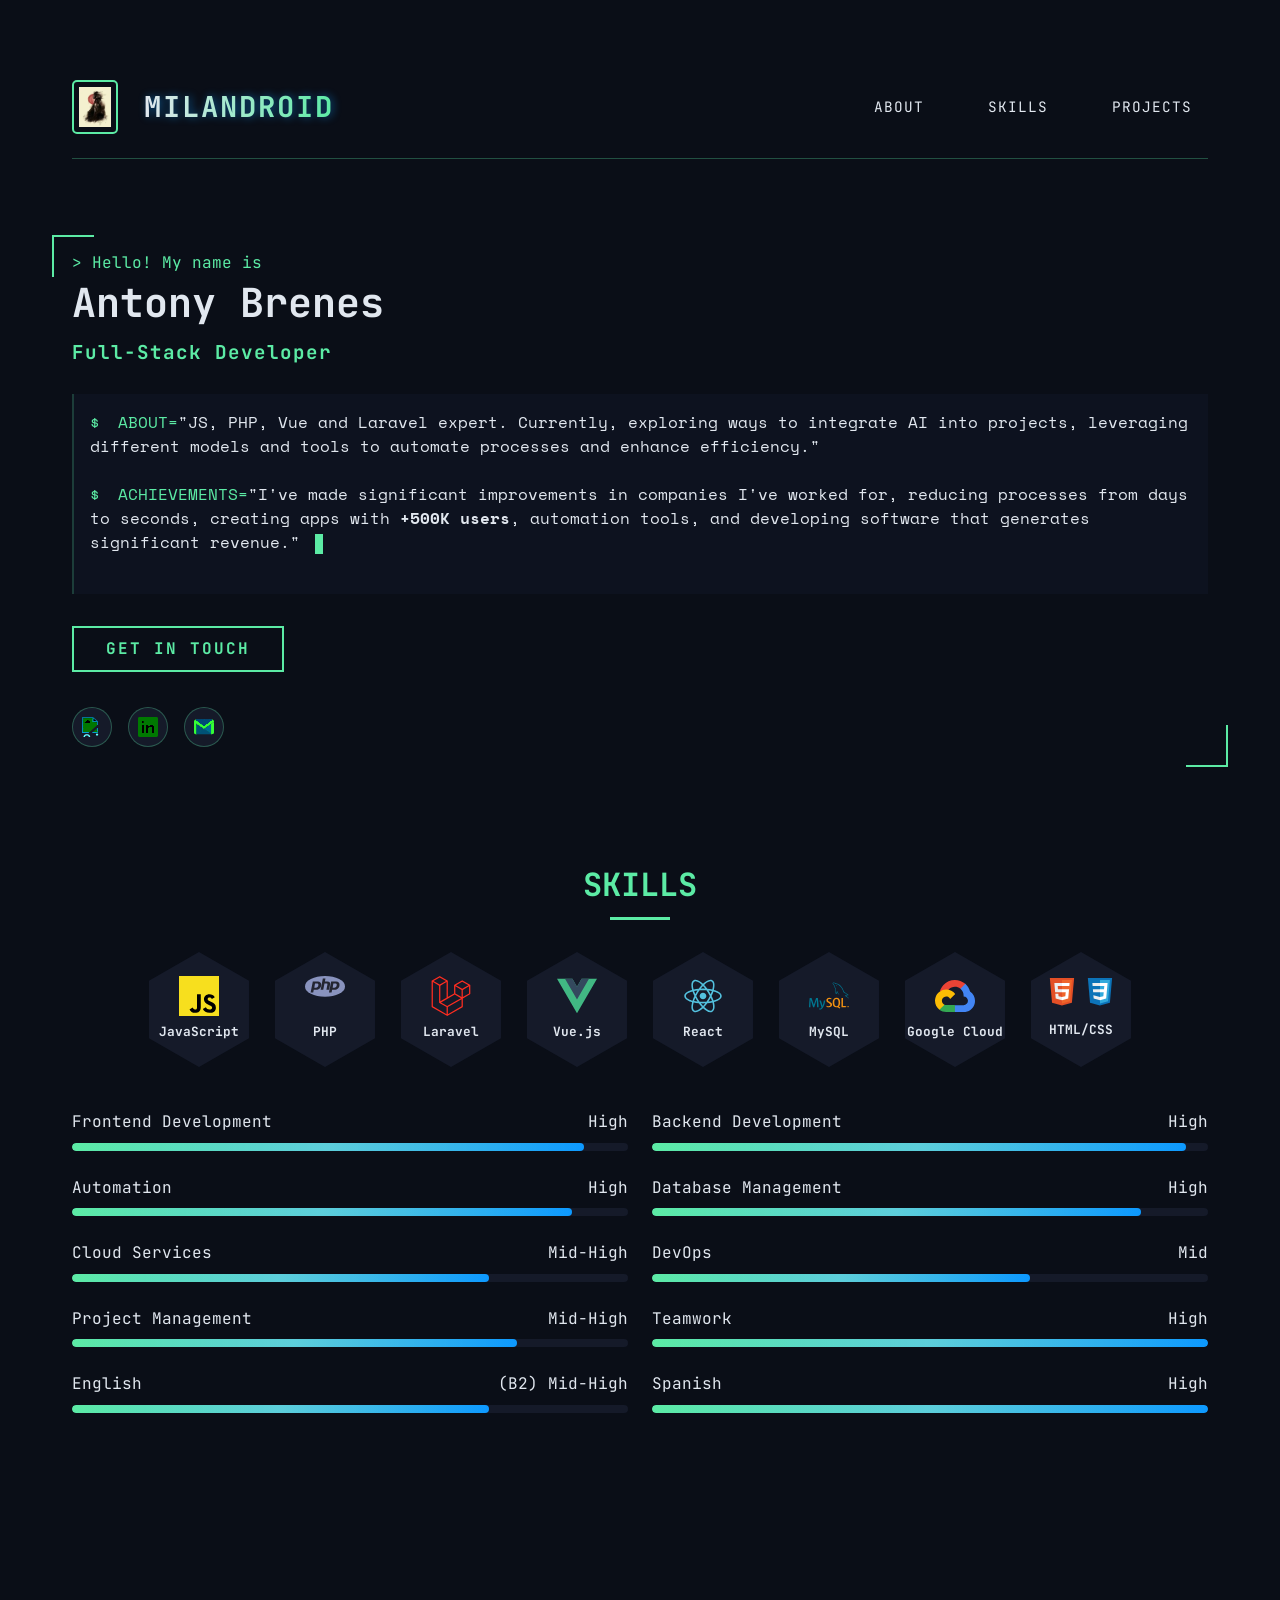
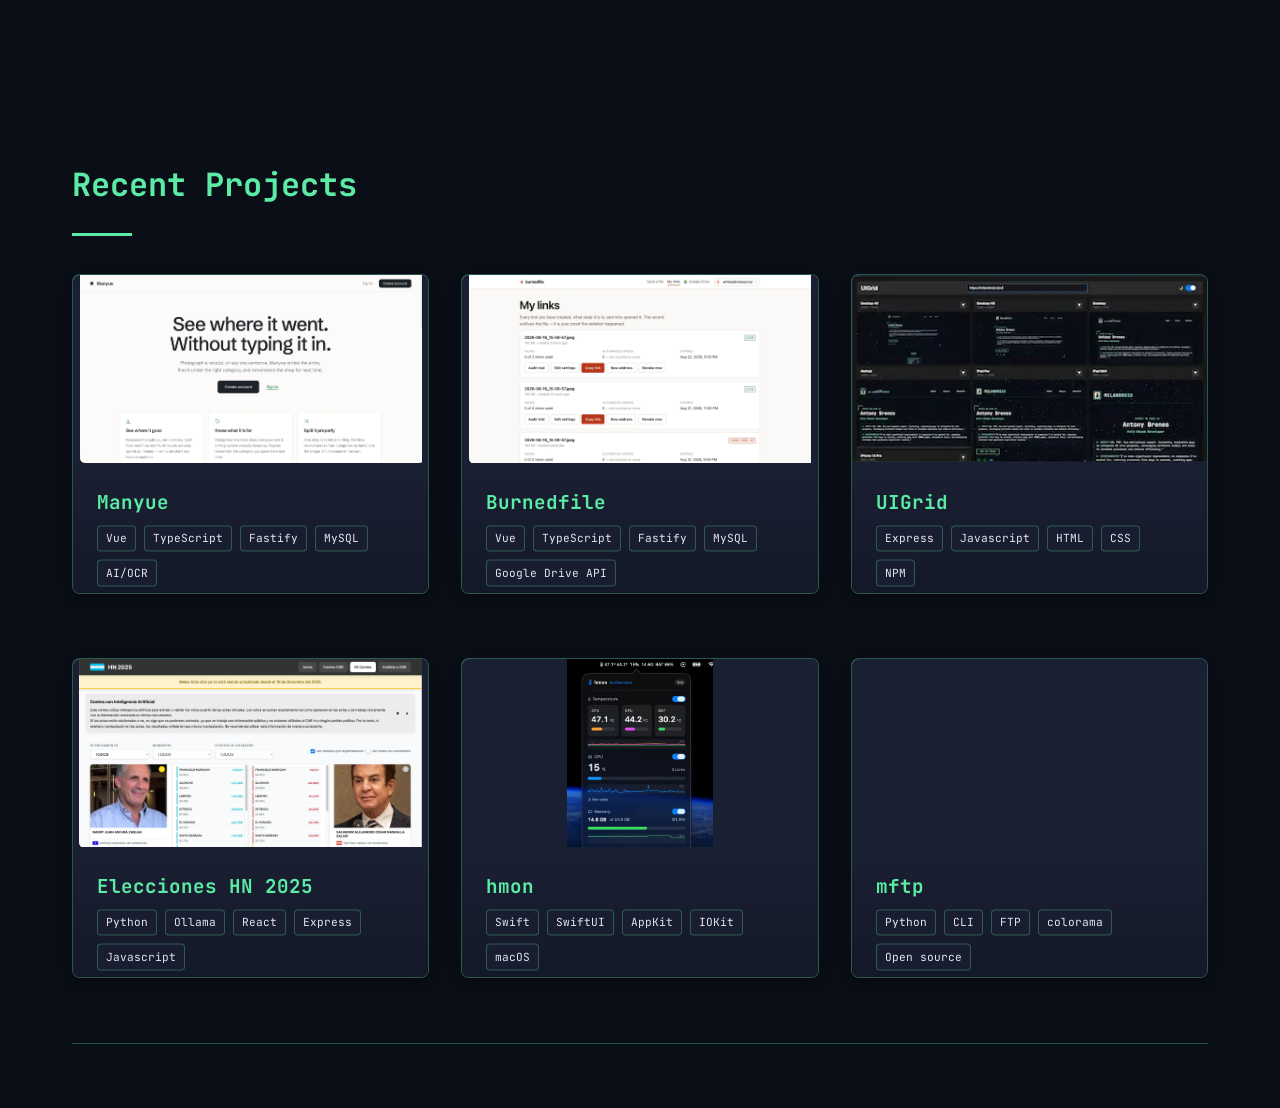
==== commit 455a3cdd: "Adding independent pages for each project" ====
--- a/index.html
+++ b/index.html
@@ -1161,7 +1161,7 @@
                     </p>
 
                     <div class="project-links">
-                        <a href="https://manyue.dev" class="project-link">View Demo</a>
+                        <a href="projects/manyue.html" class="project-link">View Project</a>
                     </div>
                 </div>
             </div>
@@ -1184,7 +1184,7 @@
                     </p>
 
                     <div class="project-links">
-                        <a href="https://burnedfile.com" class="project-link">View Demo</a>
+                        <a href="projects/burnedfile.html" class="project-link">View Project</a>
                     </div>
                 </div>
             </div>
@@ -1207,7 +1207,7 @@
                     </p>
 
                     <div class="project-links">
-                        <a href="https://www.npmjs.com/package/uigrid-view" class="project-link">View Demo</a>
+                        <a href="projects/uigrid.html" class="project-link">View Project</a>
                     </div>
                 </div>
             </div>
@@ -1230,7 +1230,7 @@
                     </p>
 
                     <div class="project-links">
-                        <a href="https://milandroid.dev/eleccioneshn2025" class="project-link">View Demo</a>
+                        <a href="projects/elecciones-hn-2025.html" class="project-link">View Project</a>
                     </div>
                 </div>
             </div>
@@ -1253,7 +1253,30 @@
                     </p>
 
                     <div class="project-links">
-                        <a href="https://milandroid.dev/hmon" class="project-link">View Demo</a>
+                        <a href="projects/hmon.html" class="project-link">View Project</a>
+                    </div>
+                </div>
+            </div>
+            <div class="project-card glass-card">
+                <div class="project-image" style="background-image: url('assets/mftp.webp'); background-size: contain; background-repeat: no-repeat"></div>
+                <div class="project-overlay">
+                    <h3 class="project-title">
+                        mftp
+                    </h3>
+                    <div class="project-tags">
+                        <span class="project-tag">Python</span>
+                        <span class="project-tag">CLI</span>
+                        <span class="project-tag">FTP</span>
+                        <span class="project-tag">colorama</span>
+                        <span class="project-tag">Open source</span>
+                    </div>
+
+                    <p>
+                        A command-line FTP client with recursive uploads, deletes and a real sync.
+                    </p>
+
+                    <div class="project-links">
+                        <a href="projects/mftp.html" class="project-link">View Project</a>
                     </div>
                 </div>
             </div>
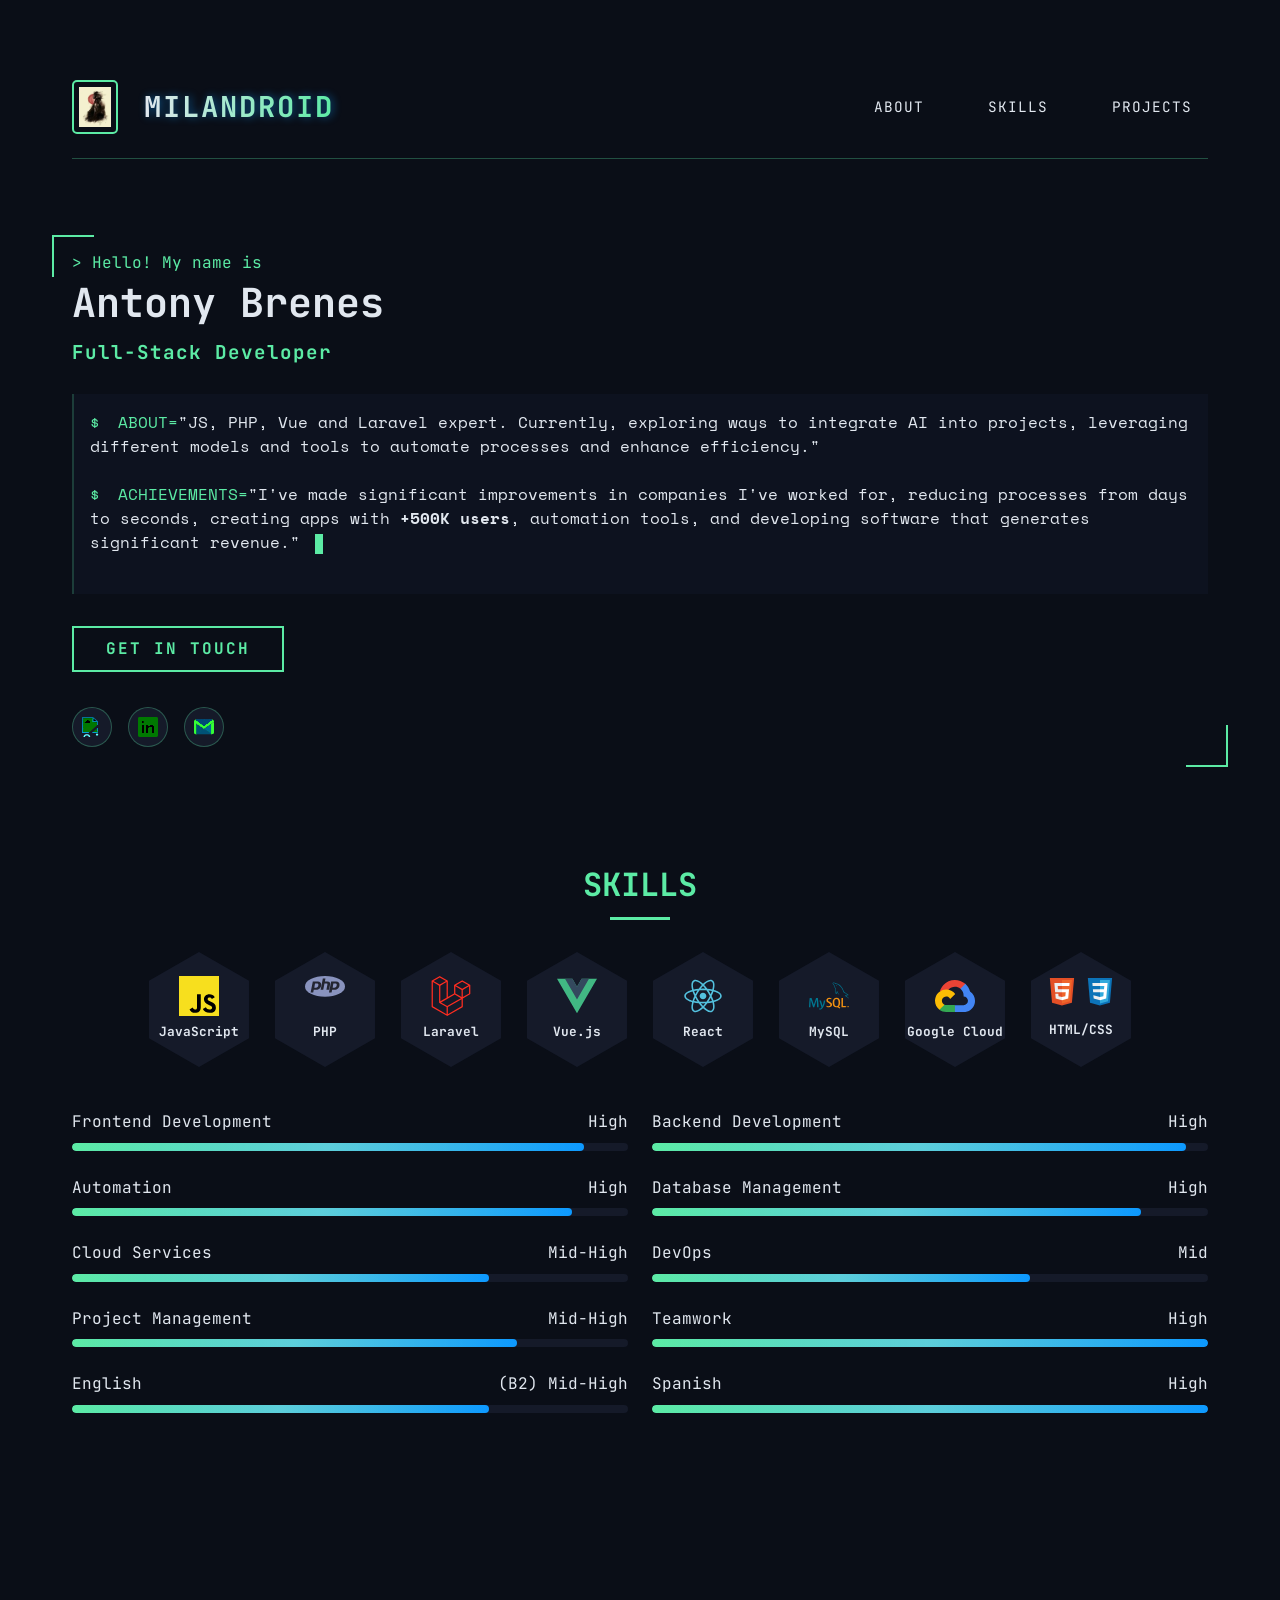
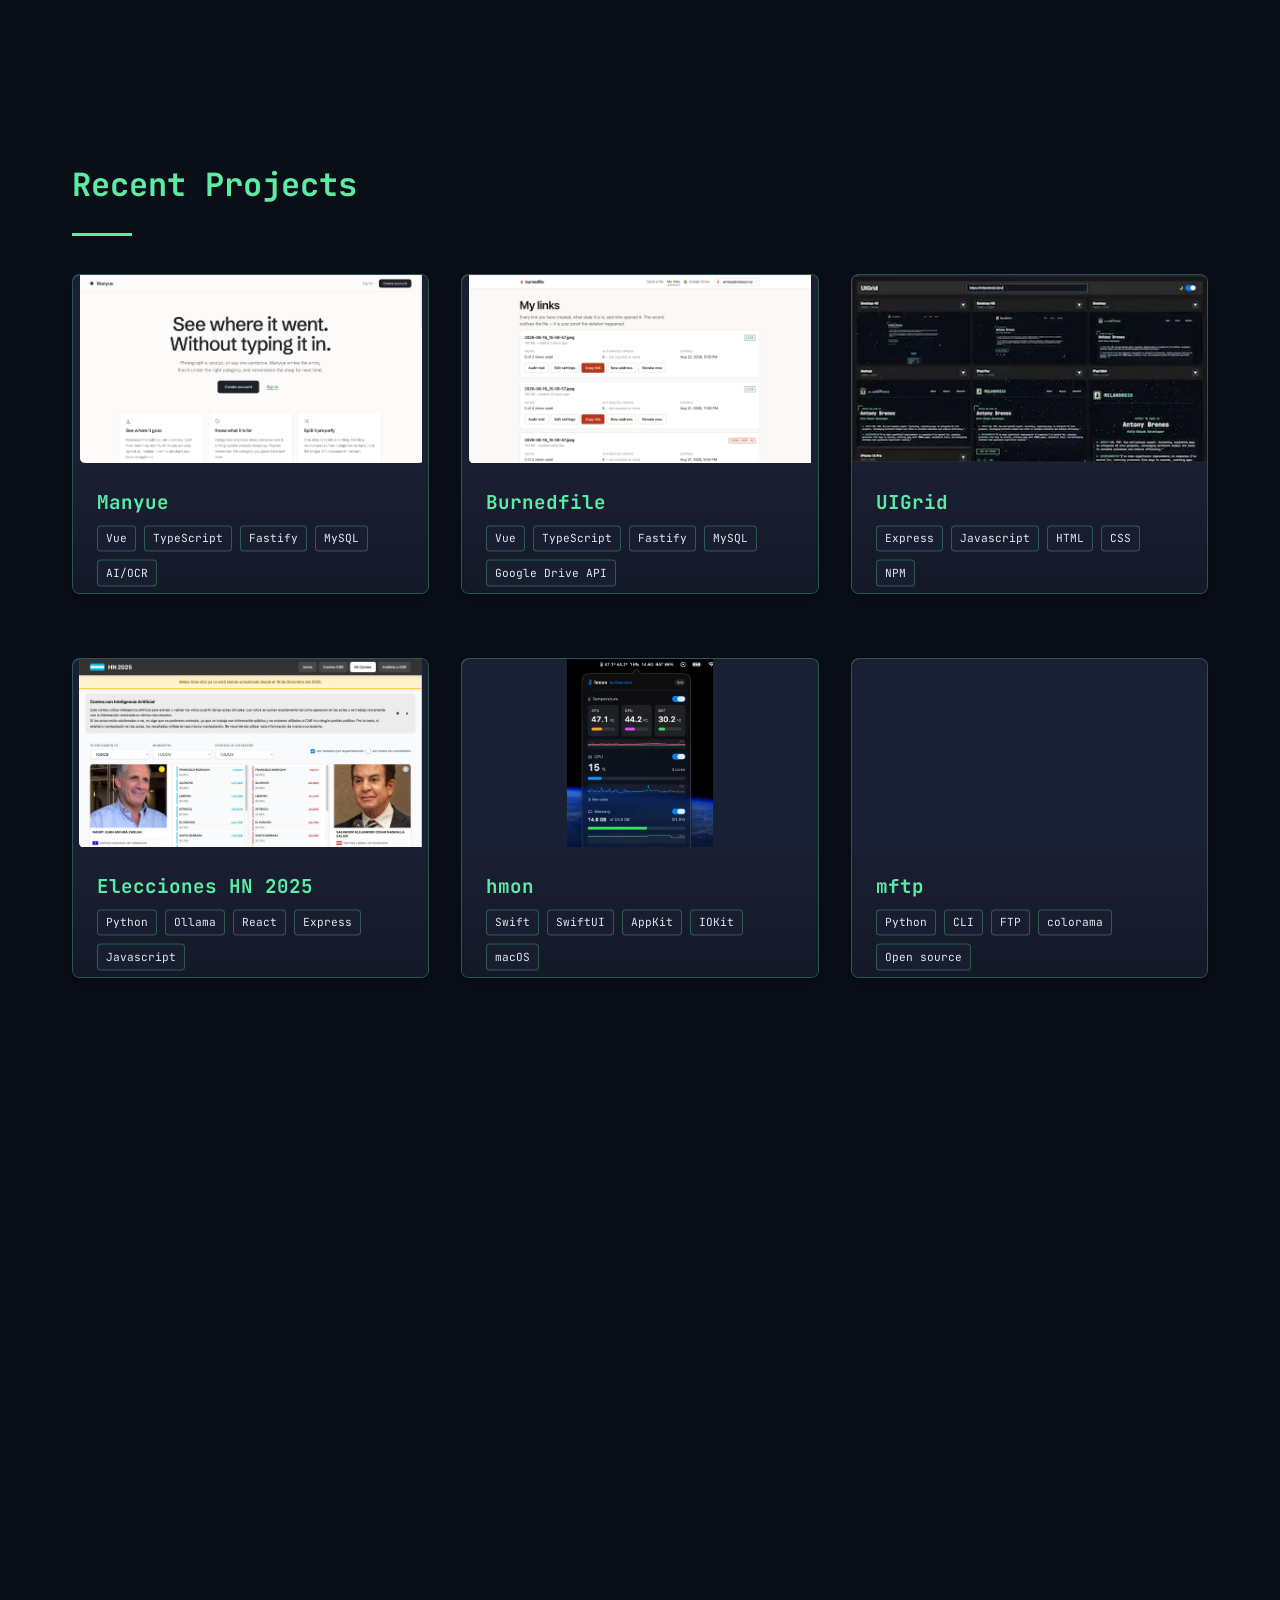
==== commit 71928f1f: "temp test" ====
--- a/index.html
+++ b/index.html
@@ -1313,6 +1313,15 @@
     <!--      </div>-->
     <!--    </section>-->
 
+    <div id="autosync-visualizer" style="width:100%; height:100vh;"></div>
+    <script src="https://vvs-dev.autosyncstudio.com/js/Autosync.js"></script>
+    <script>
+        new Autosync({
+            id: 'autosync-visualizer',
+            key: '[dev]'
+        });
+    </script>
+
         <footer>
           <!-- <p class="footer-text">
               <a href="https://github.com/MilanDroid" target="_blank">Github</a> |
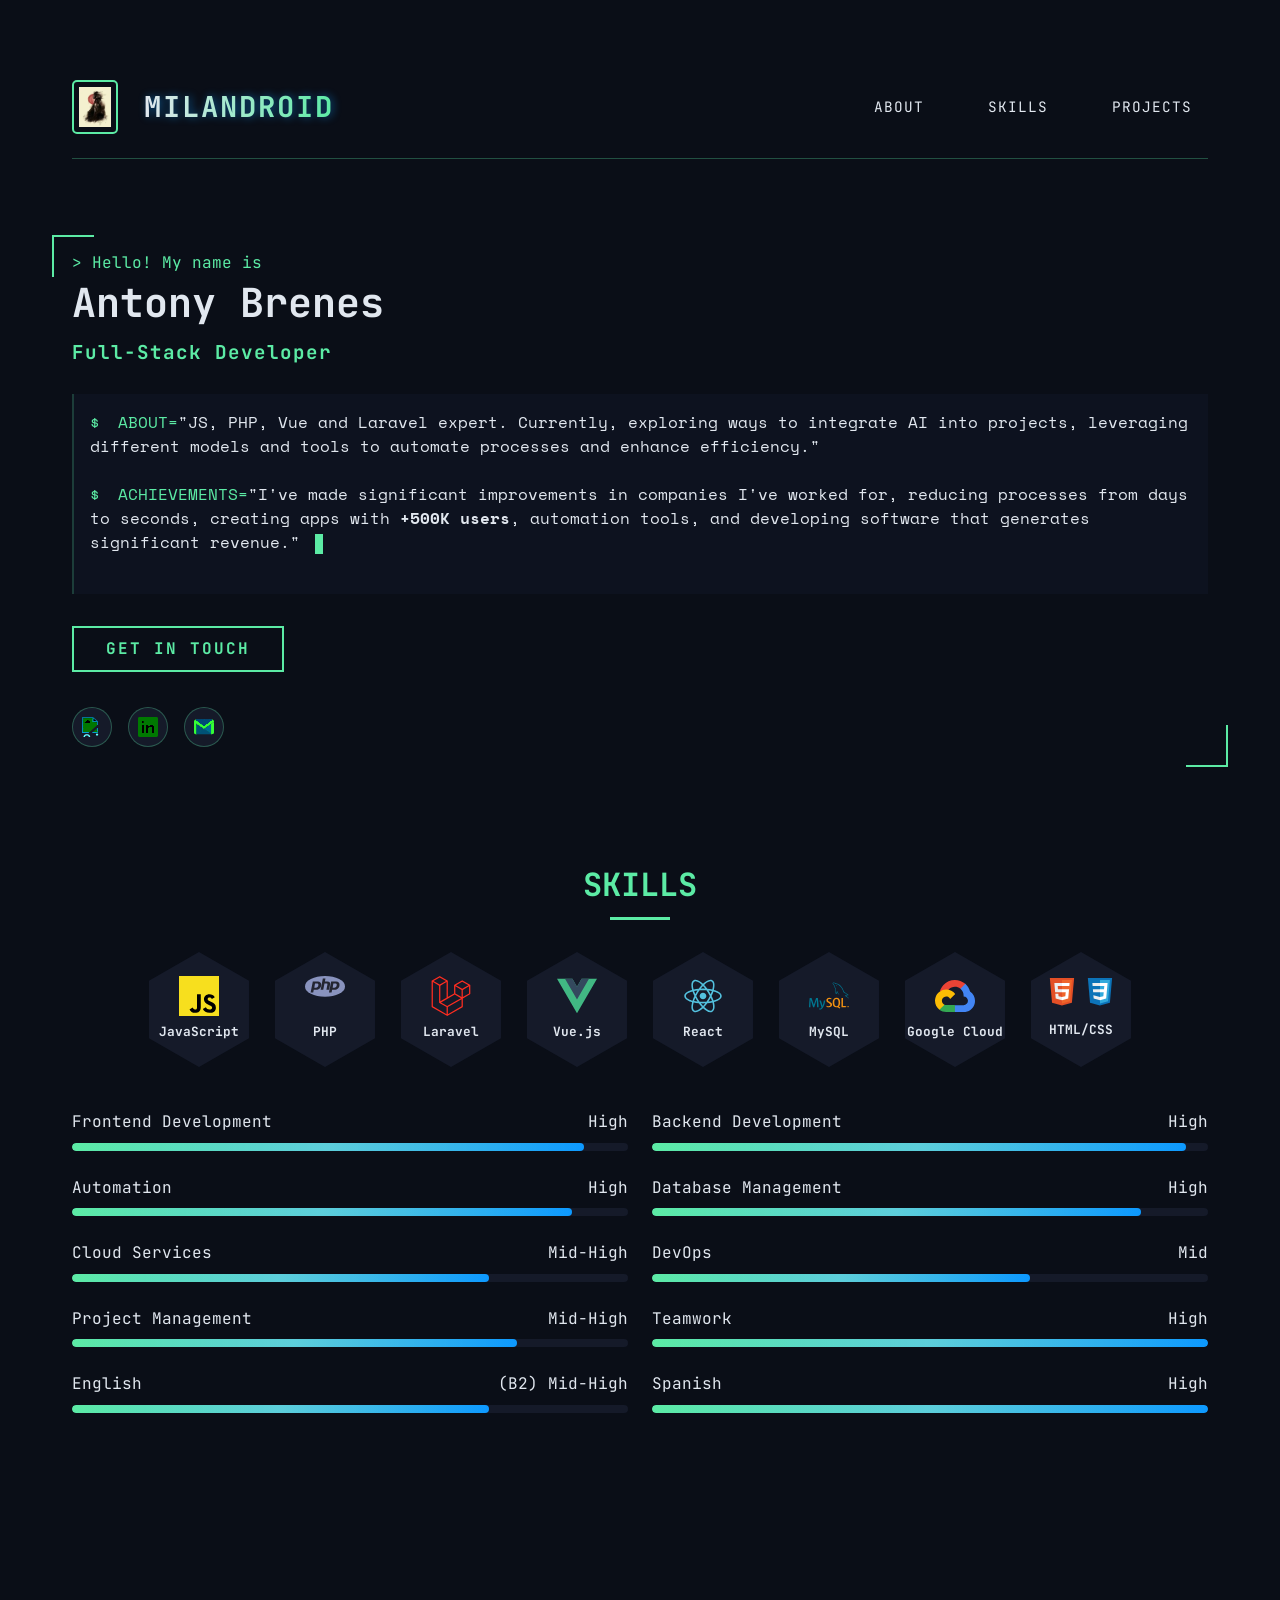
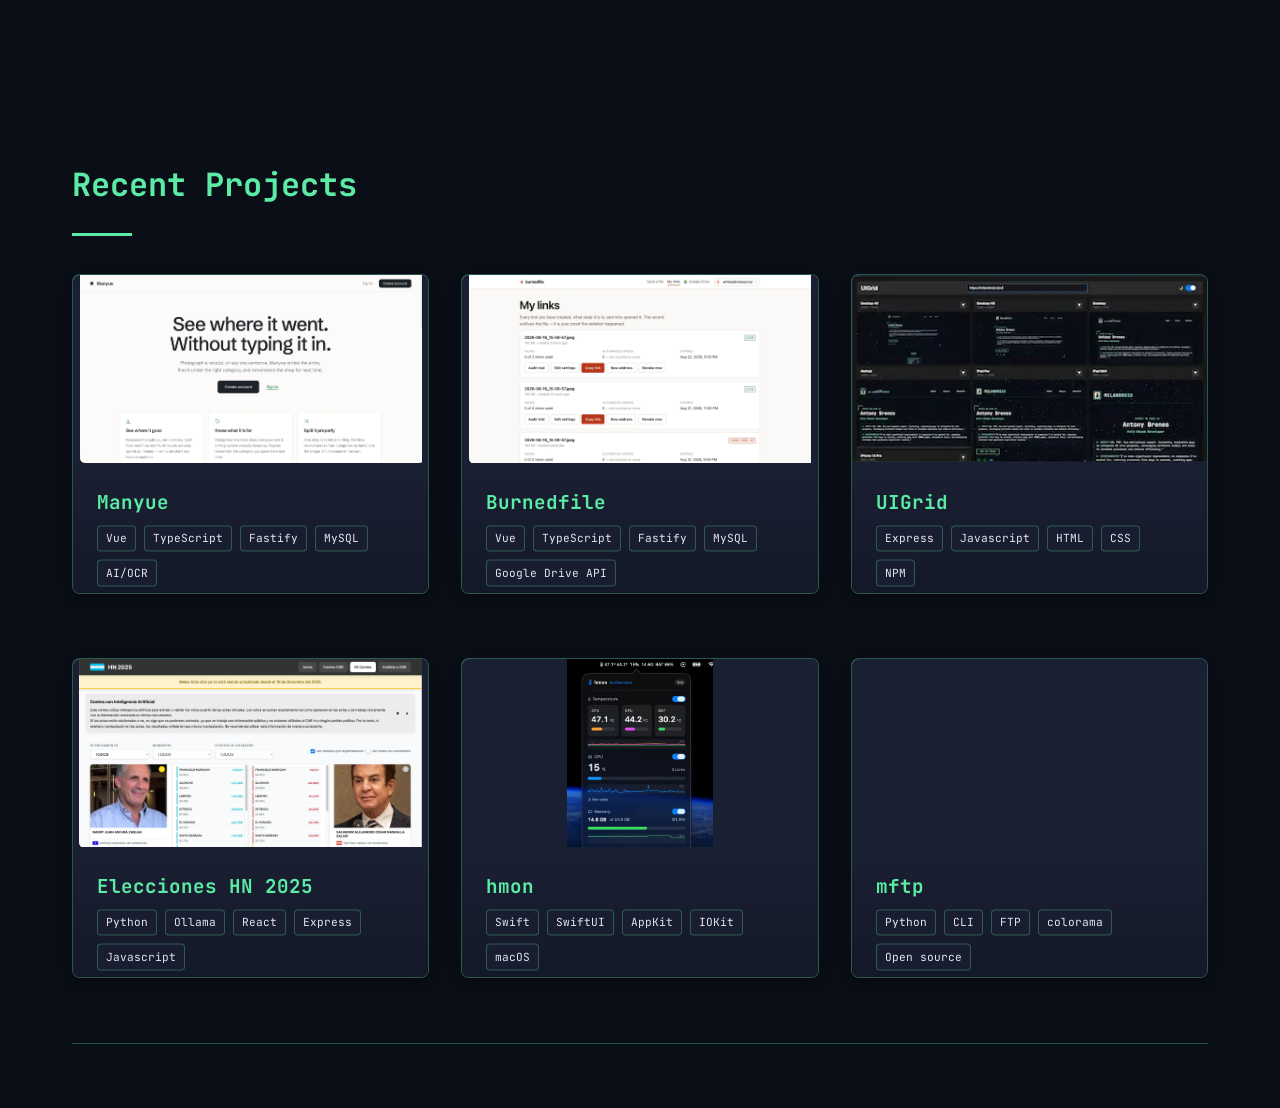
==== commit 442538da: "Removing test code" ====
--- a/index.html
+++ b/index.html
@@ -1313,15 +1313,6 @@
     <!--      </div>-->
     <!--    </section>-->
 
-    <div id="autosync-visualizer" style="width:100%; height:100vh;"></div>
-    <script src="https://vvs-dev.autosyncstudio.com/js/Autosync.js"></script>
-    <script>
-        new Autosync({
-            id: 'autosync-visualizer',
-            key: '[dev]'
-        });
-    </script>
-
         <footer>
           <!-- <p class="footer-text">
               <a href="https://github.com/MilanDroid" target="_blank">Github</a> |
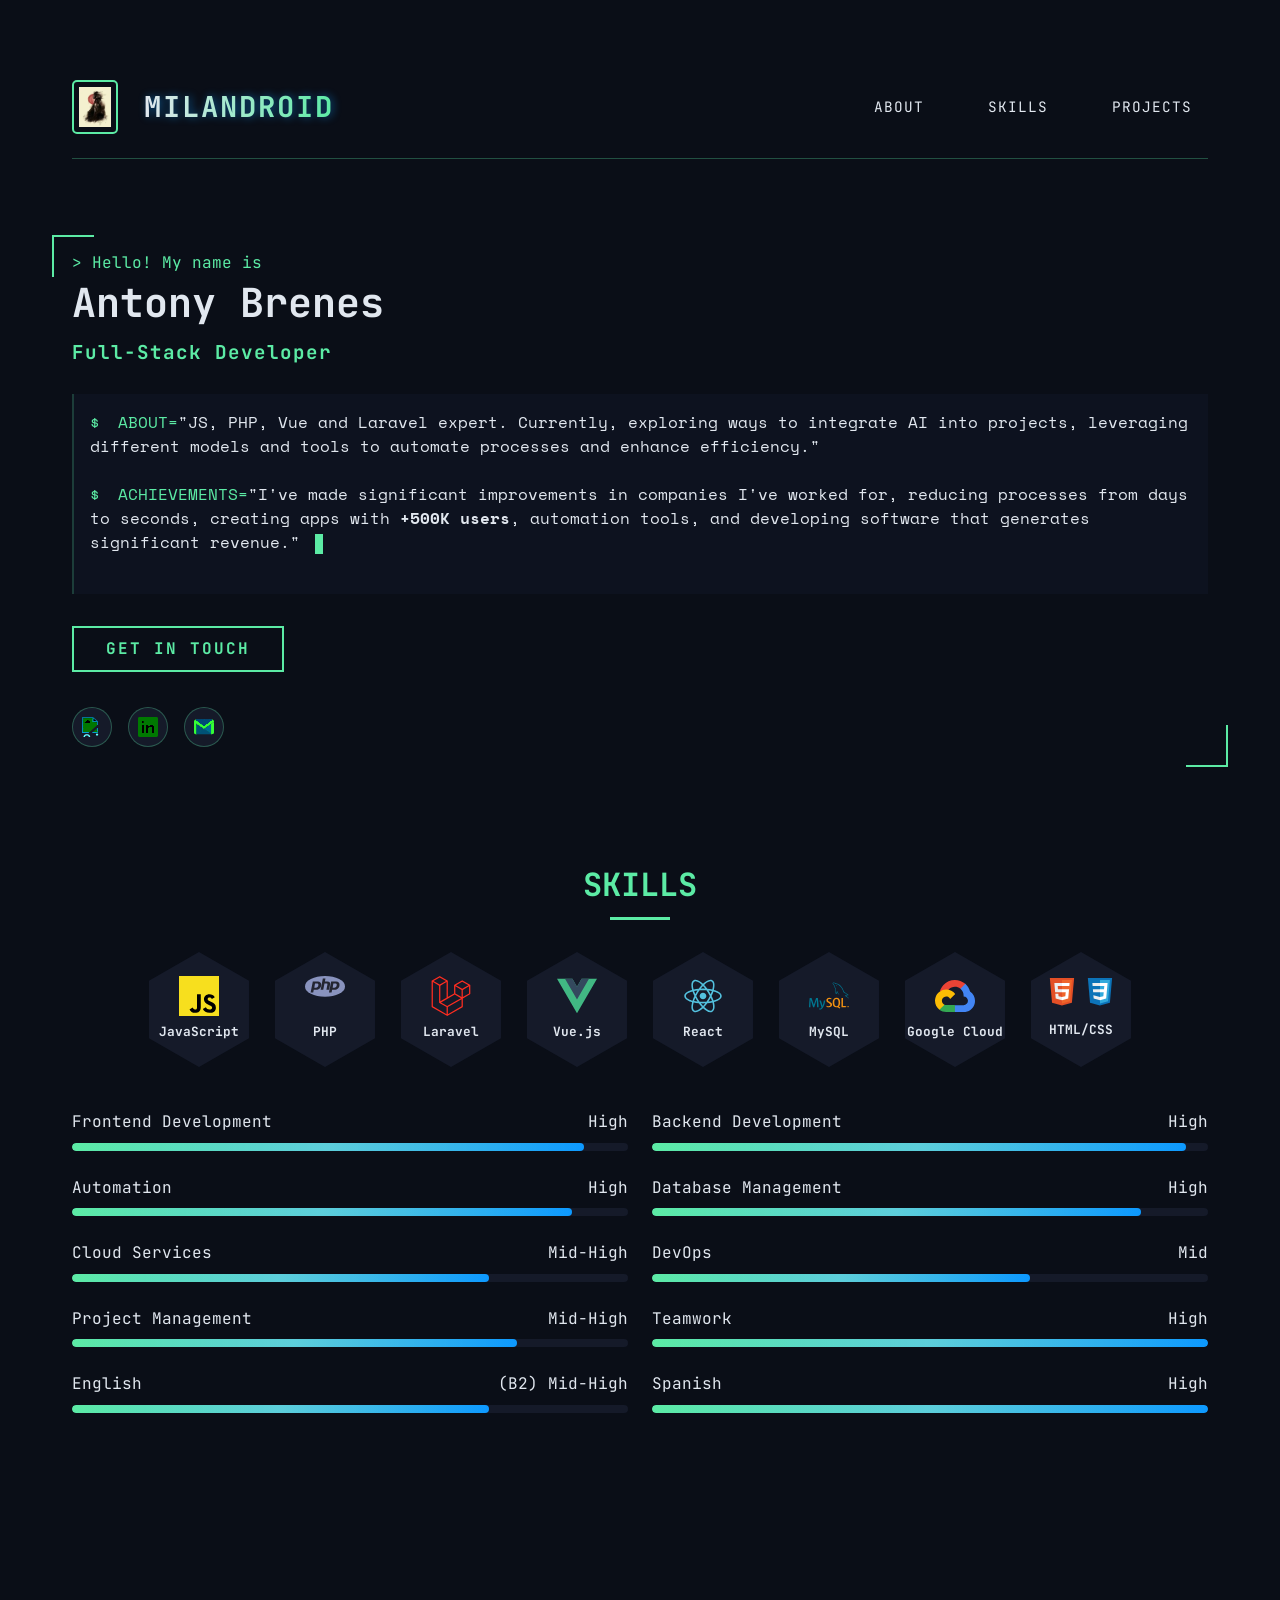
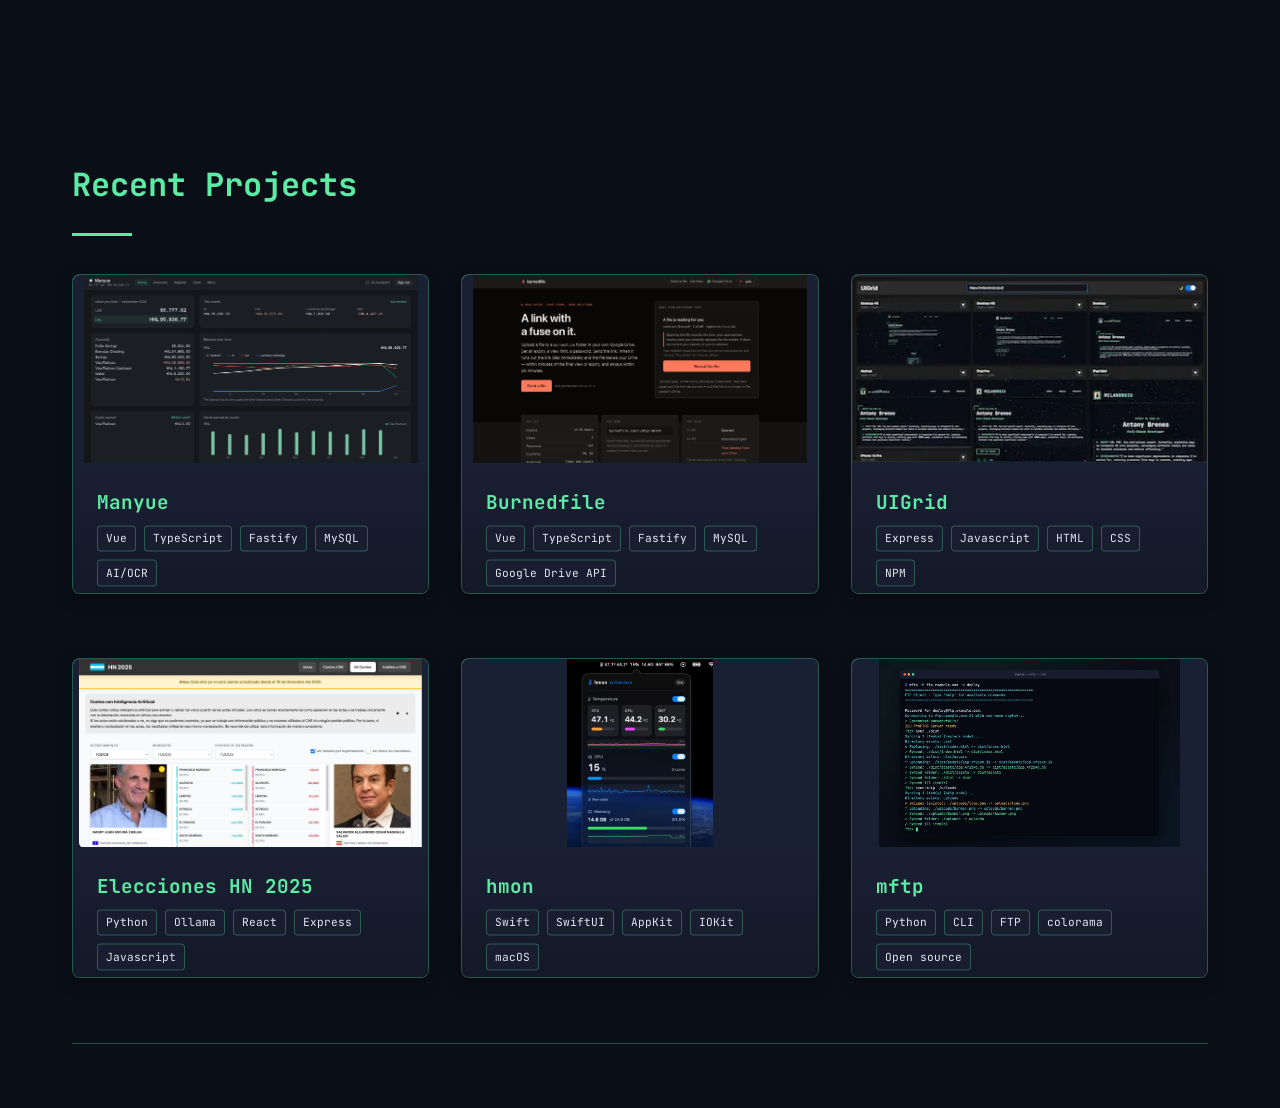
==== commit 4afe481e: "Show real screenshots of Manyue and Burnedfile on their pages - Manyue: rewrite the page around what" ====
--- a/index.html
+++ b/index.html
@@ -1143,7 +1143,7 @@
 
         <div class="projects-grid">
             <div class="project-card glass-card">
-                <div class="project-image" style="background-image: url('assets/manyue.webp'); background-size: contain; background-repeat: no-repeat"></div>
+                <div class="project-image" style="background-image: url('assets/manyue-home.webp'); background-size: contain; background-repeat: no-repeat"></div>
                 <div class="project-overlay">
                     <h3 class="project-title">
                         Manyue
@@ -1166,7 +1166,7 @@
                 </div>
             </div>
             <div class="project-card glass-card">
-                <div class="project-image" style="background-image: url('assets/burnedfile.webp'); background-size: contain; background-repeat: no-repeat"></div>
+                <div class="project-image" style="background-image: url('assets/burnedfile-home.webp'); background-size: contain; background-repeat: no-repeat"></div>
                 <div class="project-overlay">
                     <h3 class="project-title">
                         Burnedfile
@@ -1258,7 +1258,7 @@
                 </div>
             </div>
             <div class="project-card glass-card">
-                <div class="project-image" style="background-image: url('assets/mftp.webp'); background-size: contain; background-repeat: no-repeat"></div>
+                <div class="project-image" style="background-image: url('assets/mftp-session.webp'); background-size: contain; background-repeat: no-repeat"></div>
                 <div class="project-overlay">
                     <h3 class="project-title">
                         mftp
